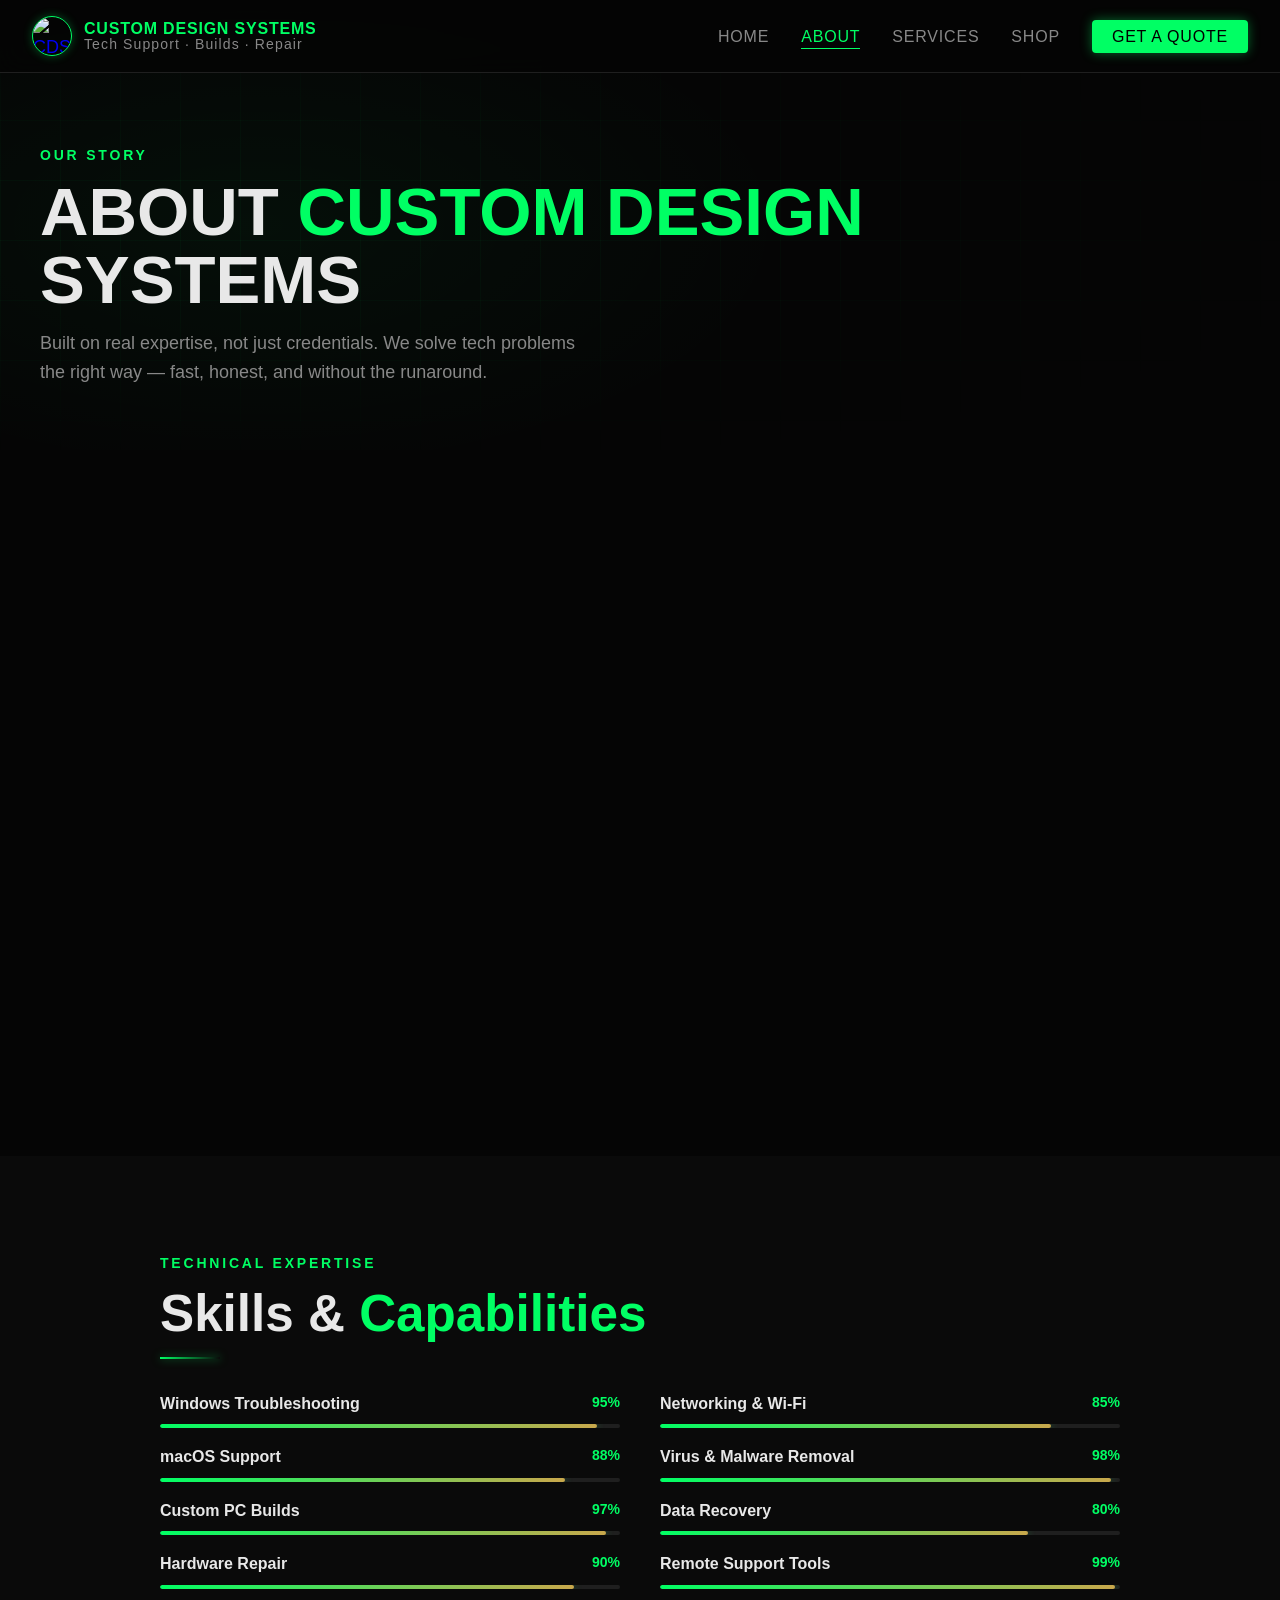
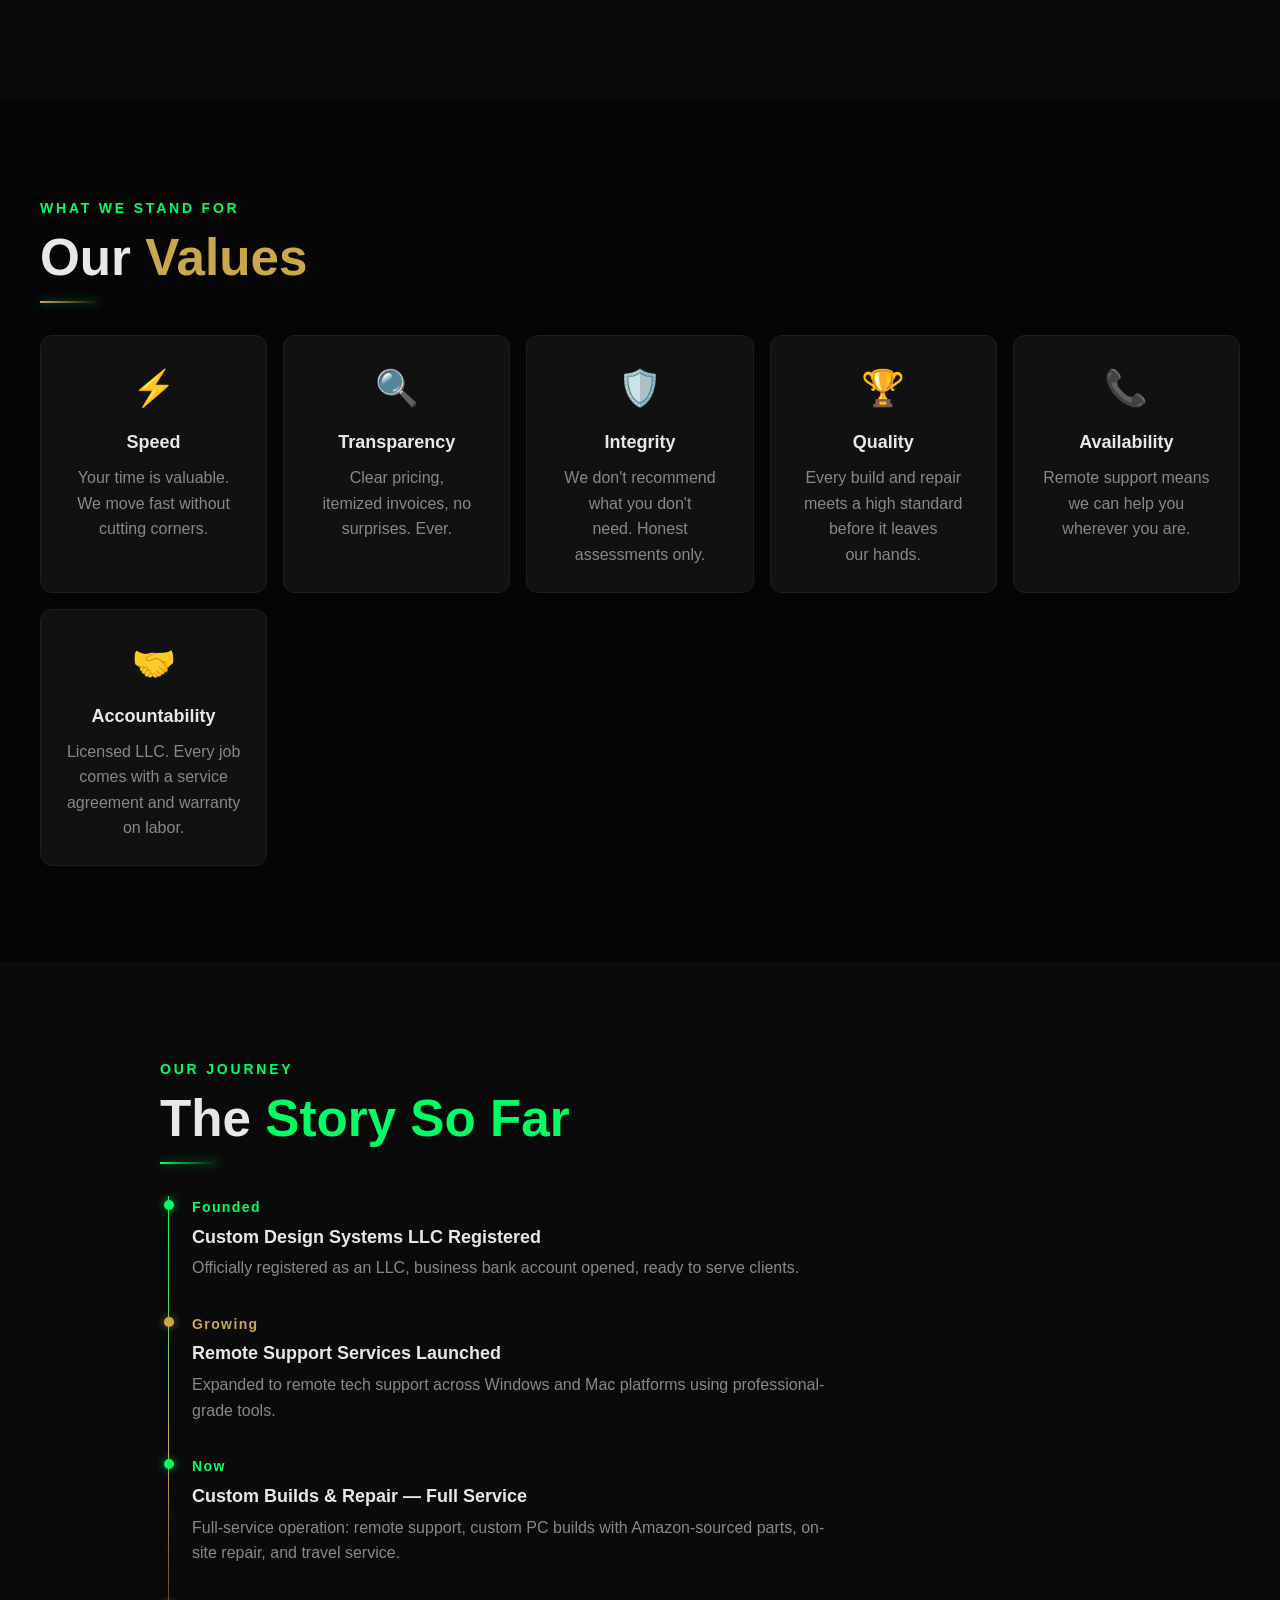
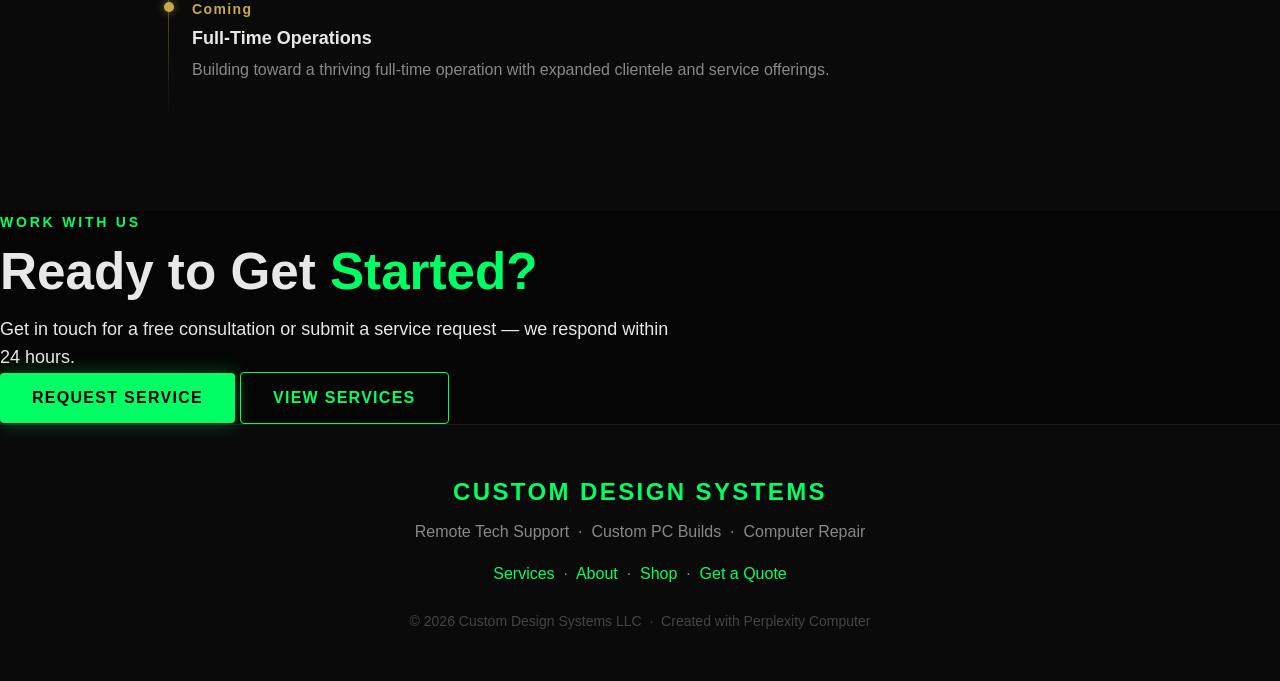
==== about.html @ a49b0700 "Add files via upload CDS-Green" ====
<!DOCTYPE html>
<html lang="en" data-theme="dark">
<head>
<!--
   ______                            __
  / ____/___  ____ ___  ____  __  __/ /____  _____
 / /   / __ \/ __ `__ \/ __ \/ / / / __/ _ \/ ___/
/ /___/ /_/ / / / / / / /_/ / /_/ / /_/  __/ /
\____/\____/_/ /_/ /_/ .___/\__,_/\__/\___/_/
                    /_/
        Created with Perplexity Computer
        https://www.perplexity.ai/computer
-->
<meta name="generator" content="Perplexity Computer">
<meta name="author" content="Perplexity Computer">
<meta property="og:see_also" content="https://www.perplexity.ai/computer">
<link rel="author" href="https://www.perplexity.ai/computer">
<meta charset="UTF-8">
<meta name="viewport" content="width=device-width, initial-scale=1.0">
<title>About — Custom Design Systems</title>
<meta name="description" content="Learn about Custom Design Systems — remote tech support, custom PC builds, and repair services.">
<link rel="stylesheet" href="base.css">
<link rel="stylesheet" href="style.css">
<style>
  .page-hero {
    padding-top: calc(80px + var(--space-16));
    padding-bottom: var(--space-16);
    padding-inline: var(--space-8);
    background:
      radial-gradient(ellipse 60% 80% at 20% 50%, rgba(0,255,100,0.04) 0%, transparent 70%),
      #050505;
    position: relative;
    overflow: hidden;
  }
  .page-hero-grid {
    position: absolute; inset: 0;
    background-image:
      linear-gradient(rgba(0,255,100,0.03) 1px, transparent 1px),
      linear-gradient(90deg, rgba(0,255,100,0.03) 1px, transparent 1px);
    background-size: 60px 60px;
    mask-image: radial-gradient(ellipse at 20% 50%, black 20%, transparent 80%);
  }
  .page-hero-content { position: relative; z-index: 1; }
  .page-title {
    font-family: var(--font-display);
    font-size: var(--text-3xl);
    font-weight: 900;
    color: var(--color-text);
    text-transform: uppercase;
    line-height: 1;
    margin-bottom: var(--space-4);
  }
  .page-title span { color: var(--color-primary); }

  /* About split */
  .about-split {
    display: grid;
    grid-template-columns: 1fr 1fr;
    gap: var(--space-16);
    align-items: center;
  }
  @media (max-width: 768px) {
    .about-split { grid-template-columns: 1fr; }
  }

  .about-img-wrap {
    position: relative;
  }
  .about-img-wrap img {
    width: 100%;
    border-radius: var(--radius-xl);
    border: 1px solid rgba(0,255,100,0.2);
    box-shadow: 0 0 60px rgba(0,255,100,0.1);
  }
  .about-img-overlay {
    position: absolute;
    bottom: var(--space-6);
    right: calc(-1 * var(--space-6));
    background: var(--color-surface-2);
    border: 1px solid var(--color-border-glow);
    border-radius: var(--radius-lg);
    padding: var(--space-5) var(--space-6);
    box-shadow: var(--shadow-card);
  }
  @media (max-width: 768px) {
    .about-img-overlay { right: var(--space-4); }
  }
  .about-overlay-label { font-size: var(--text-xs); color: var(--color-text-muted); letter-spacing: 0.1em; text-transform: uppercase; }
  .about-overlay-value { font-family: var(--font-display); font-size: var(--text-lg); font-weight: 900; color: var(--color-gold); }

  .about-body p { color: var(--color-text-muted); font-size: var(--text-base); line-height: 1.8; margin-bottom: var(--space-4); }
  .about-body p strong { color: var(--color-text); }

  /* Skills */
  .skill-bar-wrap { margin-bottom: var(--space-4); }
  .skill-bar-header { display: flex; justify-content: space-between; margin-bottom: var(--space-2); }
  .skill-bar-name { font-family: var(--font-body); font-size: var(--text-sm); font-weight: 600; color: var(--color-text); }
  .skill-bar-pct  { font-size: var(--text-xs); color: var(--color-primary); font-weight: 700; }
  .skill-bar-track { height: 4px; background: var(--color-border); border-radius: 9999px; overflow: hidden; }
  .skill-bar-fill {
    height: 100%;
    border-radius: 9999px;
    background: linear-gradient(90deg, var(--color-primary), var(--color-gold));
    box-shadow: 0 0 8px rgba(0,255,100,0.4);
    width: 0;
    transition: width 1.2s cubic-bezier(0.16,1,0.3,1);
  }

  /* Values */
  .values-grid {
    display: grid;
    grid-template-columns: repeat(auto-fit, minmax(200px, 1fr));
    gap: var(--space-4);
  }
  .value-card {
    background: var(--color-surface-2);
    border: 1px solid var(--color-border);
    border-radius: var(--radius-lg);
    padding: var(--space-6);
    text-align: center;
    transition: border-color 0.3s, box-shadow 0.3s;
  }
  .value-card:hover {
    border-color: var(--color-border-glow);
    box-shadow: 0 0 20px rgba(0,255,100,0.08);
  }
  .value-icon { font-size: 2.2rem; margin-bottom: var(--space-3); }
  .value-title { font-family: var(--font-display); font-size: var(--text-base); font-weight: 800; color: var(--color-text); margin-bottom: var(--space-2); }
  .value-text { font-size: var(--text-sm); color: var(--color-text-muted); }

  /* Timeline */
  .timeline { position: relative; padding-left: var(--space-8); }
  .timeline::before {
    content: '';
    position: absolute;
    left: 8px; top: 0; bottom: 0;
    width: 1px;
    background: linear-gradient(180deg, var(--color-primary), var(--color-gold), transparent);
  }
  .timeline-item { position: relative; padding-bottom: var(--space-8); }
  .timeline-dot {
    position: absolute;
    left: calc(-1 * var(--space-8) + 4px);
    top: 4px;
    width: 10px; height: 10px;
    border-radius: 50%;
    background: var(--color-primary);
    box-shadow: 0 0 8px rgba(0,255,100,0.6);
  }
  .timeline-year { font-size: var(--text-xs); color: var(--color-primary); font-weight: 700; letter-spacing: 0.1em; margin-bottom: var(--space-1); }
  .timeline-event { font-family: var(--font-display); font-size: var(--text-base); font-weight: 800; color: var(--color-text); margin-bottom: var(--space-1); }
  .timeline-desc { font-size: var(--text-sm); color: var(--color-text-muted); }
</style>
</head>
<body>

<!-- PAGE TRANSITION LOADER -->
<div id="page-loader">
  <video id="loader-video" src="assets/Green-Hornet-Wings.mp4" muted playsinline></video>
  <div id="loader-text">Loading...</div>
</div>

<!-- NAVIGATION -->
<nav id="navbar">
  <a href="index.html" class="nav-logo">
    <img src="assets/Green-Hornet-Warrior.jpg" alt="CDS Logo">
    <div class="nav-logo-text">
      <span class="nav-logo-name">Custom Design Systems</span>
      <span class="nav-logo-tagline">Tech Support · Builds · Repair</span>
    </div>
  </a>
  <ul class="nav-links" id="nav-links">
    <li><a href="index.html">Home</a></li>
    <li><a href="about.html" class="active">About</a></li>
    <li><a href="services.html">Services</a></li>
    <li><a href="shop.html">Shop</a></li>
    <li><a href="services.html#invoice" class="nav-cta">Get a Quote</a></li>
  </ul>
  <button class="nav-hamburger" id="hamburger" aria-label="Toggle menu">
    <span></span><span></span><span></span>
  </button>
</nav>

<!-- PAGE HERO -->
<div class="page-hero">
  <div class="page-hero-grid"></div>
  <div class="container page-hero-content">
    <div class="section-label">Our Story</div>
    <h1 class="page-title">About <span>Custom Design</span><br>Systems</h1>
    <p style="color: var(--color-text-muted); font-size: var(--text-base); max-width: 55ch;">
      Built on real expertise, not just credentials. We solve tech problems the right way — fast, honest, and without the runaround.
    </p>
  </div>
</div>

<!-- ABOUT SPLIT -->
<section class="section">
  <div class="container">
    <div class="about-split">
      <div class="about-img-wrap fade-in">
        <img src="assets/Green-Hornet-Warrior.jpg" alt="Custom Design Systems">
        <div class="about-img-overlay">
          <div class="about-overlay-label">Est.</div>
          <div class="about-overlay-value">Custom Design Systems LLC</div>
        </div>
      </div>
      <div class="about-body fade-in">
        <div class="section-label">Who We Are</div>
        <h2 class="section-title">Tech Done <span>Right</span></h2>
        <div class="glow-line"></div>
        <p>Custom Design Systems is a registered LLC providing <strong>remote tech support, custom PC builds, and computer repair</strong> for individuals and small businesses.</p>
        <p>We started because getting quality tech help shouldn't mean waiting on hold, paying dealership prices, or explaining your problem to someone who clearly doesn't care. <strong>We do.</strong></p>
        <p>Every job gets a professional invoice, a real service agreement, and a technician who actually knows what they're doing — on Windows and Mac.</p>
        <div style="display:flex; gap: var(--space-4); margin-top: var(--space-6); flex-wrap: wrap;">
          <span class="badge badge-green">Registered LLC</span>
          <span class="badge badge-gold">Windows & Mac</span>
          <span class="badge badge-green">Remote & On-Site</span>
        </div>
      </div>
    </div>
  </div>
</section>

<!-- SKILLS -->
<section class="section" style="background: var(--color-surface);">
  <div class="container-default">
    <div class="section-label">Technical Expertise</div>
    <h2 class="section-title">Skills &amp; <span>Capabilities</span></h2>
    <div class="glow-line"></div>
    <div class="grid-2" style="gap: var(--space-10);">
      <div class="fade-in">
        <div class="skill-bar-wrap">
          <div class="skill-bar-header"><span class="skill-bar-name">Windows Troubleshooting</span><span class="skill-bar-pct">95%</span></div>
          <div class="skill-bar-track"><div class="skill-bar-fill" data-width="95"></div></div>
        </div>
        <div class="skill-bar-wrap">
          <div class="skill-bar-header"><span class="skill-bar-name">macOS Support</span><span class="skill-bar-pct">88%</span></div>
          <div class="skill-bar-track"><div class="skill-bar-fill" data-width="88"></div></div>
        </div>
        <div class="skill-bar-wrap">
          <div class="skill-bar-header"><span class="skill-bar-name">Custom PC Builds</span><span class="skill-bar-pct">97%</span></div>
          <div class="skill-bar-track"><div class="skill-bar-fill" data-width="97"></div></div>
        </div>
        <div class="skill-bar-wrap">
          <div class="skill-bar-header"><span class="skill-bar-name">Hardware Repair</span><span class="skill-bar-pct">90%</span></div>
          <div class="skill-bar-track"><div class="skill-bar-fill" data-width="90"></div></div>
        </div>
      </div>
      <div class="fade-in">
        <div class="skill-bar-wrap">
          <div class="skill-bar-header"><span class="skill-bar-name">Networking & Wi-Fi</span><span class="skill-bar-pct">85%</span></div>
          <div class="skill-bar-track"><div class="skill-bar-fill" data-width="85"></div></div>
        </div>
        <div class="skill-bar-wrap">
          <div class="skill-bar-header"><span class="skill-bar-name">Virus & Malware Removal</span><span class="skill-bar-pct">98%</span></div>
          <div class="skill-bar-track"><div class="skill-bar-fill" data-width="98"></div></div>
        </div>
        <div class="skill-bar-wrap">
          <div class="skill-bar-header"><span class="skill-bar-name">Data Recovery</span><span class="skill-bar-pct">80%</span></div>
          <div class="skill-bar-track"><div class="skill-bar-fill" data-width="80"></div></div>
        </div>
        <div class="skill-bar-wrap">
          <div class="skill-bar-header"><span class="skill-bar-name">Remote Support Tools</span><span class="skill-bar-pct">99%</span></div>
          <div class="skill-bar-track"><div class="skill-bar-fill" data-width="99"></div></div>
        </div>
      </div>
    </div>
  </div>
</section>

<!-- VALUES -->
<section class="section">
  <div class="container">
    <div class="section-label">What We Stand For</div>
    <h2 class="section-title">Our <span class="gold">Values</span></h2>
    <div class="glow-line" style="background: linear-gradient(90deg, var(--color-gold), transparent);"></div>
    <div class="values-grid">
      <div class="value-card fade-in">
        <div class="value-icon">⚡</div>
        <div class="value-title">Speed</div>
        <p class="value-text">Your time is valuable. We move fast without cutting corners.</p>
      </div>
      <div class="value-card fade-in">
        <div class="value-icon">🔍</div>
        <div class="value-title">Transparency</div>
        <p class="value-text">Clear pricing, itemized invoices, no surprises. Ever.</p>
      </div>
      <div class="value-card fade-in">
        <div class="value-icon">🛡️</div>
        <div class="value-title">Integrity</div>
        <p class="value-text">We don't recommend what you don't need. Honest assessments only.</p>
      </div>
      <div class="value-card fade-in">
        <div class="value-icon">🏆</div>
        <div class="value-title">Quality</div>
        <p class="value-text">Every build and repair meets a high standard before it leaves our hands.</p>
      </div>
      <div class="value-card fade-in">
        <div class="value-icon">📞</div>
        <div class="value-title">Availability</div>
        <p class="value-text">Remote support means we can help you wherever you are.</p>
      </div>
      <div class="value-card fade-in">
        <div class="value-icon">🤝</div>
        <div class="value-title">Accountability</div>
        <p class="value-text">Licensed LLC. Every job comes with a service agreement and warranty on labor.</p>
      </div>
    </div>
  </div>
</section>

<!-- TIMELINE -->
<section class="section" style="background: var(--color-surface);">
  <div class="container-default">
    <div class="section-label">Our Journey</div>
    <h2 class="section-title">The <span>Story So Far</span></h2>
    <div class="glow-line"></div>
    <div class="timeline fade-in">
      <div class="timeline-item">
        <div class="timeline-dot"></div>
        <div class="timeline-year">Founded</div>
        <div class="timeline-event">Custom Design Systems LLC Registered</div>
        <p class="timeline-desc">Officially registered as an LLC, business bank account opened, ready to serve clients.</p>
      </div>
      <div class="timeline-item">
        <div class="timeline-dot" style="background: var(--color-gold); box-shadow: 0 0 8px rgba(201,168,76,0.6);"></div>
        <div class="timeline-year" style="color: var(--color-gold);">Growing</div>
        <div class="timeline-event">Remote Support Services Launched</div>
        <p class="timeline-desc">Expanded to remote tech support across Windows and Mac platforms using professional-grade tools.</p>
      </div>
      <div class="timeline-item">
        <div class="timeline-dot"></div>
        <div class="timeline-year">Now</div>
        <div class="timeline-event">Custom Builds & Repair — Full Service</div>
        <p class="timeline-desc">Full-service operation: remote support, custom PC builds with Amazon-sourced parts, on-site repair, and travel service.</p>
      </div>
      <div class="timeline-item">
        <div class="timeline-dot" style="background: var(--color-gold); box-shadow: 0 0 8px rgba(201,168,76,0.6);"></div>
        <div class="timeline-year" style="color: var(--color-gold);">Coming</div>
        <div class="timeline-event">Full-Time Operations</div>
        <p class="timeline-desc">Building toward a thriving full-time operation with expanded clientele and service offerings.</p>
      </div>
    </div>
  </div>
</section>

<!-- CTA -->
<section class="cta-band">
  <div class="section-label">Work With Us</div>
  <h2 class="section-title">Ready to Get <span>Started?</span></h2>
  <p>Get in touch for a free consultation or submit a service request — we respond within 24 hours.</p>
  <div class="cta-actions">
    <a href="services.html#invoice" class="btn-primary">Request Service</a>
    <a href="services.html" class="btn-outline">View Services</a>
  </div>
</section>

<!-- FOOTER -->
<footer>
  <div class="footer-logo-name">Custom Design Systems</div>
  <p style="margin-bottom: var(--space-4);">Remote Tech Support &nbsp;·&nbsp; Custom PC Builds &nbsp;·&nbsp; Computer Repair</p>
  <p style="margin-bottom: var(--space-6);">
    <a href="services.html">Services</a> &nbsp;·&nbsp;
    <a href="about.html">About</a> &nbsp;·&nbsp;
    <a href="shop.html">Shop</a> &nbsp;·&nbsp;
    <a href="services.html#invoice">Get a Quote</a>
  </p>
  <p style="font-size: var(--text-xs); color: var(--color-text-faint);">
    &copy; 2026 Custom Design Systems LLC &nbsp;·&nbsp;
    <a href="https://www.perplexity.ai/computer" target="_blank" rel="noopener noreferrer" style="color: var(--color-text-faint);">Created with Perplexity Computer</a>
  </p>
</footer>

<script>
  const navbar = document.getElementById('navbar');
  window.addEventListener('scroll', () => navbar.classList.toggle('scrolled', window.scrollY > 40));
  document.getElementById('hamburger').addEventListener('click', () =>
    document.getElementById('nav-links').classList.toggle('open'));

  // Animate skill bars on scroll
  const observer = new IntersectionObserver(entries => {
    entries.forEach(e => {
      if (e.isIntersecting) {
        e.target.querySelectorAll('.skill-bar-fill').forEach(bar => {
          bar.style.width = bar.dataset.width + '%';
        });
      }
    });
  }, { threshold: 0.3 });
  document.querySelectorAll('.fade-in').forEach(el => observer.observe(el));

  // Page transition
  const loader = document.getElementById('page-loader');
  const loaderVideo = document.getElementById('loader-video');
  document.querySelectorAll('a[href]').forEach(link => {
    const href = link.getAttribute('href');
    if (href && !href.startsWith('#') && !href.startsWith('http') && href.endsWith('.html')) {
      link.addEventListener('click', e => {
        e.preventDefault();
        loader.classList.add('active');
        loaderVideo.play();
        setTimeout(() => { window.location.href = href; }, 900);
      });
    }
  });
</script>
</body>
</html>
---- base.css ----
*, *::before, *::after { box-sizing: border-box; margin: 0; padding: 0; }

html {
  -webkit-font-smoothing: antialiased;
  -moz-osx-font-smoothing: grayscale;
  text-rendering: optimizeLegibility;
  scroll-behavior: smooth;
  scroll-padding-top: 80px;
}

body {
  min-height: 100dvh;
  line-height: 1.6;
  font-family: var(--font-body, sans-serif);
  font-size: var(--text-base);
  color: var(--color-text);
  background-color: var(--color-bg);
}

img, picture, video, canvas, svg { display: block; max-width: 100%; height: auto; }
ul[role="list"], ol[role="list"] { list-style: none; }
input, button, textarea, select { font: inherit; color: inherit; }
h1, h2, h3, h4, h5, h6 { text-wrap: balance; line-height: 1.15; }
p, li, figcaption { text-wrap: pretty; max-width: 72ch; }

::selection { background: rgba(0, 255, 100, 0.2); color: #fff; }

:focus-visible {
  outline: 2px solid var(--color-primary);
  outline-offset: 3px;
  border-radius: 4px;
}

@media (prefers-reduced-motion: reduce) {
  *, *::before, *::after {
    animation-duration: 0.01ms !important;
    animation-iteration-count: 1 !important;
    transition-duration: 0.01ms !important;
    scroll-behavior: auto !important;
  }
}

button { cursor: pointer; background: none; border: none; }
table { border-collapse: collapse; width: 100%; }

a, button, [role="button"] {
  transition: color 180ms cubic-bezier(0.16,1,0.3,1),
              background 180ms cubic-bezier(0.16,1,0.3,1),
              border-color 180ms cubic-bezier(0.16,1,0.3,1),
              box-shadow 180ms cubic-bezier(0.16,1,0.3,1),
              opacity 180ms cubic-bezier(0.16,1,0.3,1);
}

.sr-only {
  position: absolute; width: 1px; height: 1px; padding: 0; margin: -1px;
  overflow: hidden; clip: rect(0,0,0,0); white-space: nowrap; border-width: 0;
}
---- style.css ----
/* ============================================================
   CUSTOM DESIGN SYSTEMS — Design Tokens & Global Styles
   Color: Black + Neon Green + Gold  (Cyberpunk/Tech aesthetic)
   ============================================================ */

@import url('https://api.fontshare.com/v2/css?f[]=cabinet-grotesk@400,500,700,800,900&f[]=satoshi@400,500,700&display=swap');

:root {
  /* Type Scale */
  --text-xs:   clamp(0.75rem,  0.7rem  + 0.25vw, 0.875rem);
  --text-sm:   clamp(0.875rem, 0.8rem  + 0.35vw, 1rem);
  --text-base: clamp(1rem,     0.95rem + 0.25vw, 1.125rem);
  --text-lg:   clamp(1.125rem, 1rem    + 0.75vw, 1.5rem);
  --text-xl:   clamp(1.5rem,   1.2rem  + 1.25vw, 2.25rem);
  --text-2xl:  clamp(2rem,     1.2rem  + 2.5vw,  3.5rem);
  --text-3xl:  clamp(2.5rem,   1rem    + 4vw,    5rem);
  --text-hero: clamp(3rem,     0.5rem  + 7vw,    8rem);

  /* Spacing */
  --space-1:  0.25rem;
  --space-2:  0.5rem;
  --space-3:  0.75rem;
  --space-4:  1rem;
  --space-5:  1.25rem;
  --space-6:  1.5rem;
  --space-8:  2rem;
  --space-10: 2.5rem;
  --space-12: 3rem;
  --space-16: 4rem;
  --space-20: 5rem;
  --space-24: 6rem;

  /* Fonts */
  --font-display: 'Cabinet Grotesk', 'Helvetica Neue', sans-serif;
  --font-body:    'Satoshi', 'Helvetica Neue', sans-serif;

  /* Brand Colors */
  --color-bg:           #050505;
  --color-surface:      #0a0a0a;
  --color-surface-2:    #111111;
  --color-surface-3:    #1a1a1a;
  --color-border:       #1f1f1f;
  --color-border-glow:  rgba(0, 255, 100, 0.25);

  --color-text:         #e8e8e8;
  --color-text-muted:   #888888;
  --color-text-faint:   #444444;

  --color-primary:      #00ff64;   /* Neon green */
  --color-primary-dim:  #00cc50;
  --color-primary-dark: #003d18;
  --color-primary-glow: rgba(0, 255, 100, 0.15);

  --color-gold:         #c9a84c;
  --color-gold-bright:  #f0c84a;
  --color-gold-dim:     #8a6f2e;
  --color-gold-glow:    rgba(201, 168, 76, 0.15);

  --color-danger:       #ff3b3b;

  /* Radii */
  --radius-sm: 0.25rem;
  --radius-md: 0.5rem;
  --radius-lg: 0.75rem;
  --radius-xl: 1rem;

  /* Shadows */
  --shadow-green: 0 0 20px rgba(0, 255, 100, 0.3), 0 0 60px rgba(0, 255, 100, 0.1);
  --shadow-gold:  0 0 20px rgba(201, 168, 76, 0.3), 0 0 60px rgba(201, 168, 76, 0.1);
  --shadow-card:  0 4px 24px rgba(0,0,0,0.6);

  /* Content widths */
  --content-narrow:  640px;
  --content-default: 960px;
  --content-wide:    1200px;
}

/* ============================================================
   PAGE TRANSITION LOADER
   ============================================================ */
#page-loader {
  position: fixed;
  inset: 0;
  z-index: 9999;
  background: #000;
  display: flex;
  align-items: center;
  justify-content: center;
  pointer-events: none;
  opacity: 0;
  transition: opacity 0.4s ease;
}
#page-loader.active {
  opacity: 1;
  pointer-events: all;
}
#page-loader video {
  width: 100%;
  height: 100%;
  object-fit: cover;
  position: absolute;
  inset: 0;
}
#loader-text {
  position: relative;
  z-index: 2;
  font-family: var(--font-display);
  font-size: var(--text-lg);
  font-weight: 700;
  color: var(--color-primary);
  letter-spacing: 0.2em;
  text-transform: uppercase;
  text-shadow: var(--shadow-green);
  animation: pulse-text 1s ease-in-out infinite;
}
@keyframes pulse-text {
  0%, 100% { opacity: 1; }
  50% { opacity: 0.4; }
}

/* ============================================================
   NAVIGATION
   ============================================================ */
#navbar {
  position: fixed;
  top: 0; left: 0; right: 0;
  z-index: 100;
  display: flex;
  align-items: center;
  justify-content: space-between;
  padding: var(--space-4) var(--space-8);
  background: rgba(5, 5, 5, 0.85);
  backdrop-filter: blur(12px);
  border-bottom: 1px solid var(--color-border);
  transition: border-color 0.3s ease;
}
#navbar.scrolled { border-bottom-color: var(--color-border-glow); }

.nav-logo {
  display: flex;
  align-items: center;
  gap: var(--space-3);
  text-decoration: none;
}
.nav-logo img {
  width: 40px;
  height: 40px;
  object-fit: cover;
  border-radius: 50%;
  border: 1px solid var(--color-primary);
  box-shadow: 0 0 10px rgba(0,255,100,0.3);
}
.nav-logo-text {
  display: flex;
  flex-direction: column;
  line-height: 1.1;
}
.nav-logo-name {
  font-family: var(--font-display);
  font-size: var(--text-sm);
  font-weight: 800;
  color: var(--color-primary);
  letter-spacing: 0.05em;
  text-transform: uppercase;
}
.nav-logo-tagline {
  font-size: var(--text-xs);
  color: var(--color-text-muted);
  letter-spacing: 0.08em;
}

.nav-links {
  display: flex;
  align-items: center;
  gap: var(--space-8);
  list-style: none;
}
.nav-links a {
  font-family: var(--font-body);
  font-size: var(--text-sm);
  font-weight: 500;
  color: var(--color-text-muted);
  text-decoration: none;
  letter-spacing: 0.05em;
  text-transform: uppercase;
  position: relative;
}
.nav-links a::after {
  content: '';
  position: absolute;
  bottom: -4px; left: 0; right: 0;
  height: 1px;
  background: var(--color-primary);
  transform: scaleX(0);
  transition: transform 0.2s ease;
}
.nav-links a:hover { color: var(--color-primary); }
.nav-links a:hover::after,
.nav-links a.active::after { transform: scaleX(1); }
.nav-links a.active { color: var(--color-primary); }

.nav-cta {
  font-family: var(--font-display);
  font-size: var(--text-sm);
  font-weight: 700;
  color: #000 !important;
  background: var(--color-primary);
  padding: var(--space-2) var(--space-5);
  border-radius: var(--radius-sm);
  text-decoration: none;
  letter-spacing: 0.05em;
  text-transform: uppercase;
  box-shadow: 0 0 12px rgba(0,255,100,0.4);
}
.nav-cta::after { display: none !important; }
.nav-cta:hover {
  background: var(--color-gold-bright) !important;
  color: #000 !important;
  box-shadow: var(--shadow-gold) !important;
}

/* Hamburger */
.nav-hamburger {
  display: none;
  flex-direction: column;
  gap: 5px;
  cursor: pointer;
  padding: var(--space-2);
}
.nav-hamburger span {
  display: block;
  width: 24px;
  height: 2px;
  background: var(--color-primary);
  border-radius: 2px;
  transition: all 0.3s ease;
}

/* Mobile nav */
@media (max-width: 768px) {
  .nav-hamburger { display: flex; }
  .nav-links {
    display: none;
    position: absolute;
    top: 100%; left: 0; right: 0;
    flex-direction: column;
    gap: 0;
    background: rgba(5,5,5,0.97);
    border-bottom: 1px solid var(--color-border-glow);
    padding: var(--space-4) 0;
  }
  .nav-links.open { display: flex; }
  .nav-links li { width: 100%; }
  .nav-links a {
    display: block;
    padding: var(--space-4) var(--space-8);
    font-size: var(--text-base);
  }
  .nav-links a::after { display: none; }
}

/* ============================================================
   SHARED COMPONENTS
   ============================================================ */

/* Buttons */
.btn-primary {
  display: inline-flex;
  align-items: center;
  gap: var(--space-2);
  font-family: var(--font-display);
  font-size: var(--text-sm);
  font-weight: 700;
  color: #000;
  background: var(--color-primary);
  padding: var(--space-3) var(--space-8);
  border-radius: var(--radius-sm);
  text-decoration: none;
  letter-spacing: 0.08em;
  text-transform: uppercase;
  border: none;
  cursor: pointer;
  box-shadow: 0 0 20px rgba(0,255,100,0.3);
}
.btn-primary:hover {
  background: var(--color-gold-bright);
  box-shadow: var(--shadow-gold);
  color: #000;
}

.btn-outline {
  display: inline-flex;
  align-items: center;
  gap: var(--space-2);
  font-family: var(--font-display);
  font-size: var(--text-sm);
  font-weight: 700;
  color: var(--color-primary);
  background: transparent;
  padding: var(--space-3) var(--space-8);
  border-radius: var(--radius-sm);
  text-decoration: none;
  letter-spacing: 0.08em;
  text-transform: uppercase;
  border: 1px solid var(--color-primary);
  cursor: pointer;
}
.btn-outline:hover {
  background: var(--color-primary-glow);
  box-shadow: 0 0 12px rgba(0,255,100,0.2);
}

.btn-gold {
  display: inline-flex;
  align-items: center;
  gap: var(--space-2);
  font-family: var(--font-display);
  font-size: var(--text-sm);
  font-weight: 700;
  color: #000;
  background: var(--color-gold);
  padding: var(--space-3) var(--space-8);
  border-radius: var(--radius-sm);
  text-decoration: none;
  letter-spacing: 0.08em;
  text-transform: uppercase;
  border: none;
  cursor: pointer;
  box-shadow: 0 0 16px rgba(201,168,76,0.3);
}
.btn-gold:hover {
  background: var(--color-gold-bright);
  box-shadow: var(--shadow-gold);
}

/* Section layout */
.section {
  padding-block: clamp(var(--space-12), 8vw, var(--space-24));
  padding-inline: var(--space-8);
}
.container {
  max-width: var(--content-wide);
  margin-inline: auto;
}
.container-default {
  max-width: var(--content-default);
  margin-inline: auto;
}

/* Section label */
.section-label {
  font-family: var(--font-body);
  font-size: var(--text-xs);
  font-weight: 700;
  color: var(--color-primary);
  letter-spacing: 0.2em;
  text-transform: uppercase;
  margin-bottom: var(--space-3);
}

/* Section title */
.section-title {
  font-family: var(--font-display);
  font-size: var(--text-2xl);
  font-weight: 900;
  color: var(--color-text);
  line-height: 1.05;
  margin-bottom: var(--space-4);
}
.section-title span { color: var(--color-primary); }
.section-title .gold { color: var(--color-gold); }

/* Green glow divider */
.glow-line {
  width: 60px;
  height: 2px;
  background: linear-gradient(90deg, var(--color-primary), transparent);
  margin-bottom: var(--space-8);
  box-shadow: 0 0 8px rgba(0,255,100,0.5);
}

/* Card */
.card {
  background: var(--color-surface-2);
  border: 1px solid var(--color-border);
  border-radius: var(--radius-lg);
  padding: var(--space-8);
  transition: border-color 0.3s ease, box-shadow 0.3s ease;
}
.card:hover {
  border-color: var(--color-border-glow);
  box-shadow: 0 0 30px rgba(0,255,100,0.08);
}

/* Badge */
.badge {
  display: inline-flex;
  align-items: center;
  font-size: var(--text-xs);
  font-weight: 700;
  letter-spacing: 0.1em;
  text-transform: uppercase;
  padding: 2px 10px;
  border-radius: var(--radius-full);
  border: 1px solid currentColor;
}
.badge-green { color: var(--color-primary); border-color: rgba(0,255,100,0.4); background: rgba(0,255,100,0.08); }
.badge-gold  { color: var(--color-gold);    border-color: rgba(201,168,76,0.4); background: rgba(201,168,76,0.08); }

/* Footer */
footer {
  background: var(--color-surface);
  border-top: 1px solid var(--color-border);
  padding: var(--space-12) var(--space-8);
  text-align: center;
}
footer p {
  font-size: var(--text-sm);
  color: var(--color-text-muted);
  max-width: none;
}
footer a {
  color: var(--color-primary);
  text-decoration: none;
}
footer a:hover { color: var(--color-gold); }
.footer-logo-name {
  font-family: var(--font-display);
  font-size: var(--text-lg);
  font-weight: 900;
  color: var(--color-primary);
  letter-spacing: 0.1em;
  text-transform: uppercase;
  margin-bottom: var(--space-2);
}

/* Scroll fade-in animation */
.fade-in {
  opacity: 1;
}
@supports (animation-timeline: scroll()) {
  .fade-in {
    opacity: 0;
    animation: reveal-fade linear both;
    animation-timeline: view();
    animation-range: entry 0% entry 80%;
  }
}
@keyframes reveal-fade { to { opacity: 1; } }

/* Grid helpers */
.grid-2 { display: grid; grid-template-columns: repeat(auto-fit, minmax(280px, 1fr)); gap: var(--space-6); }
.grid-3 { display: grid; grid-template-columns: repeat(auto-fit, minmax(240px, 1fr)); gap: var(--space-6); }
.grid-4 { display: grid; grid-template-columns: repeat(auto-fit, minmax(200px, 1fr)); gap: var(--space-5); }
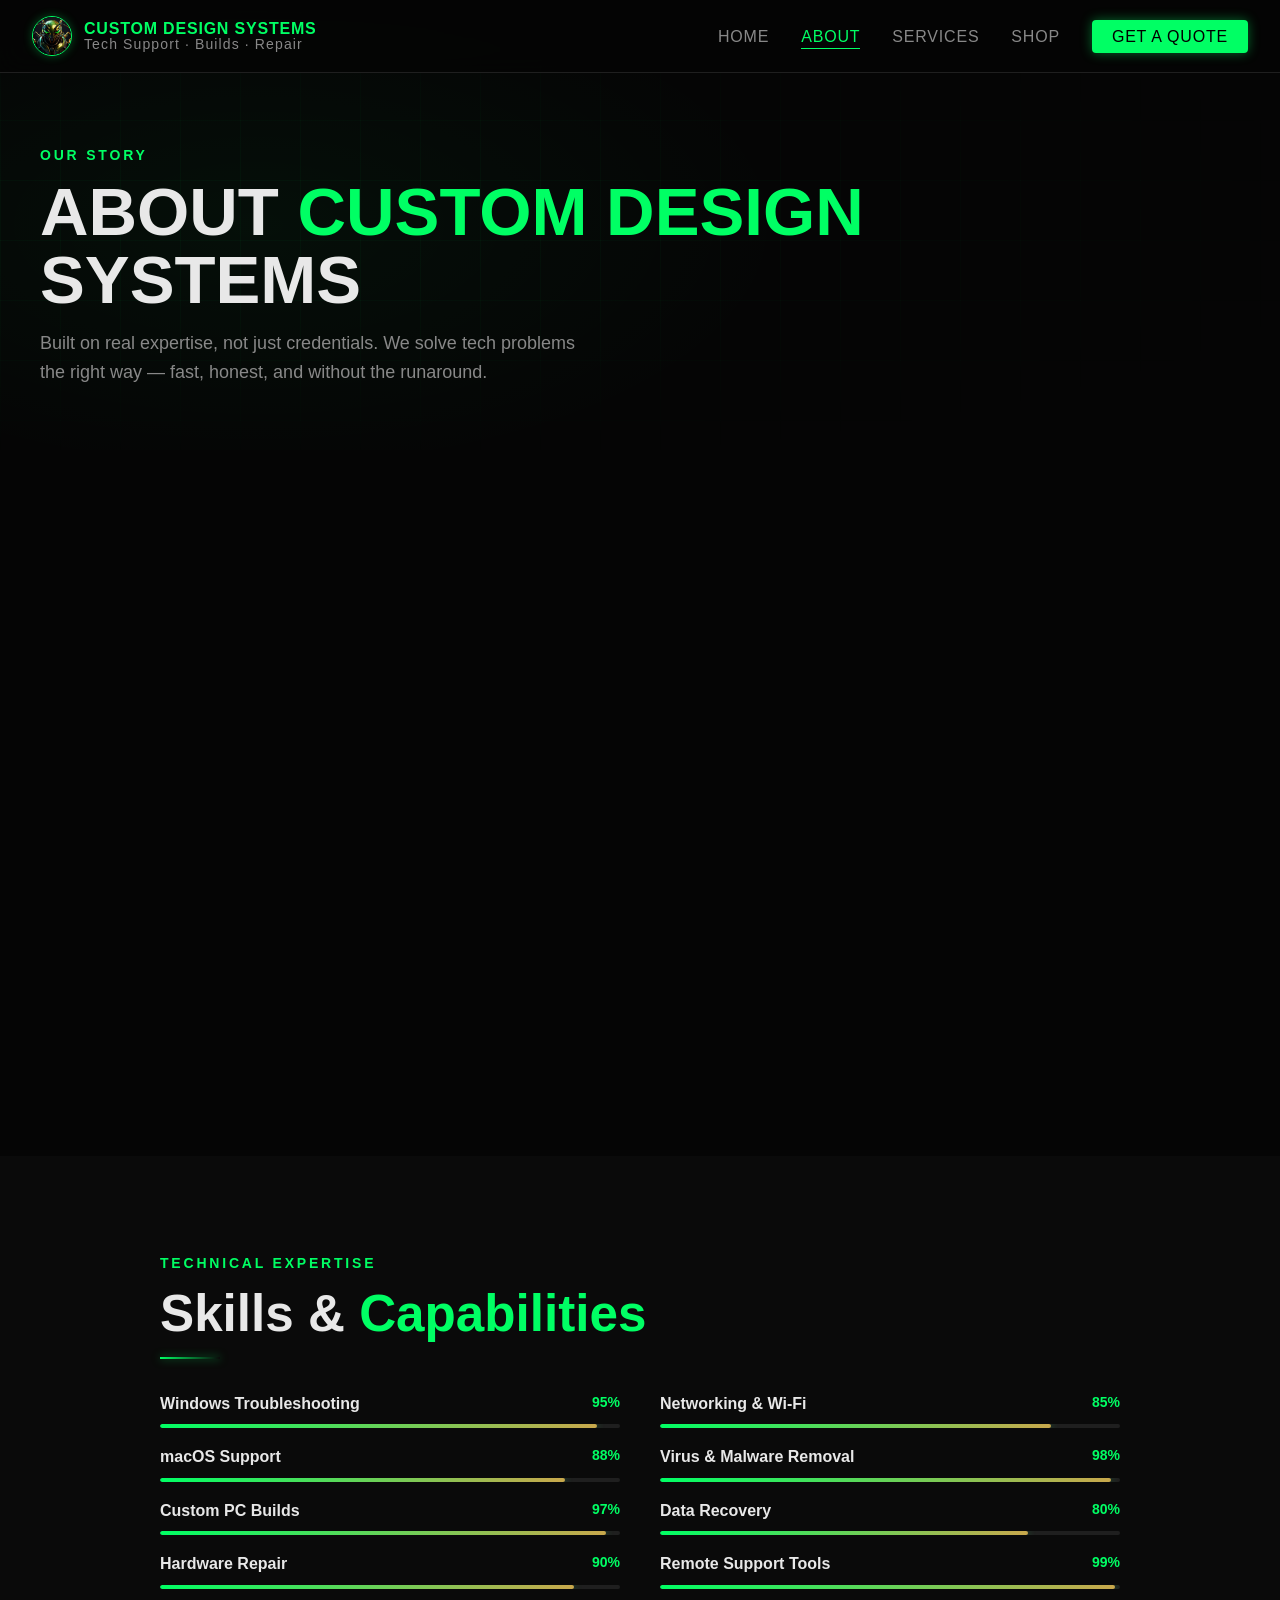
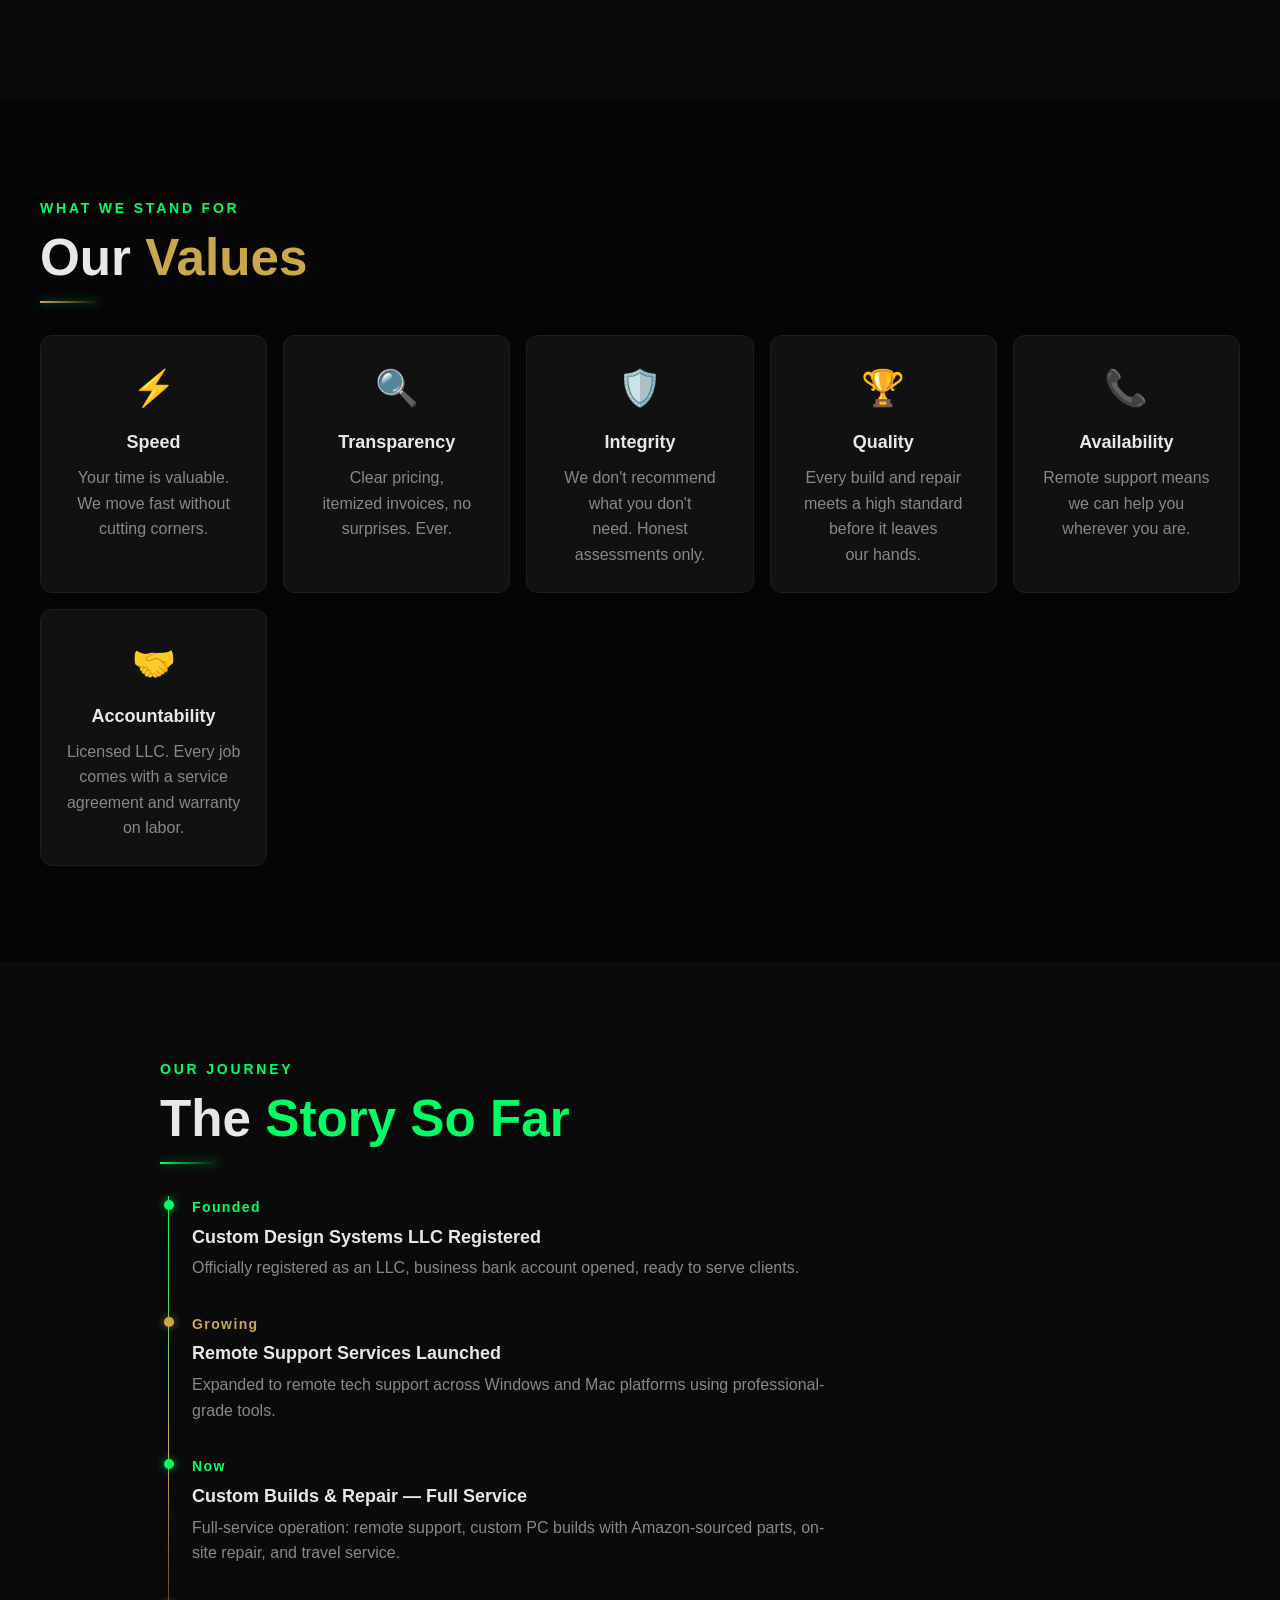
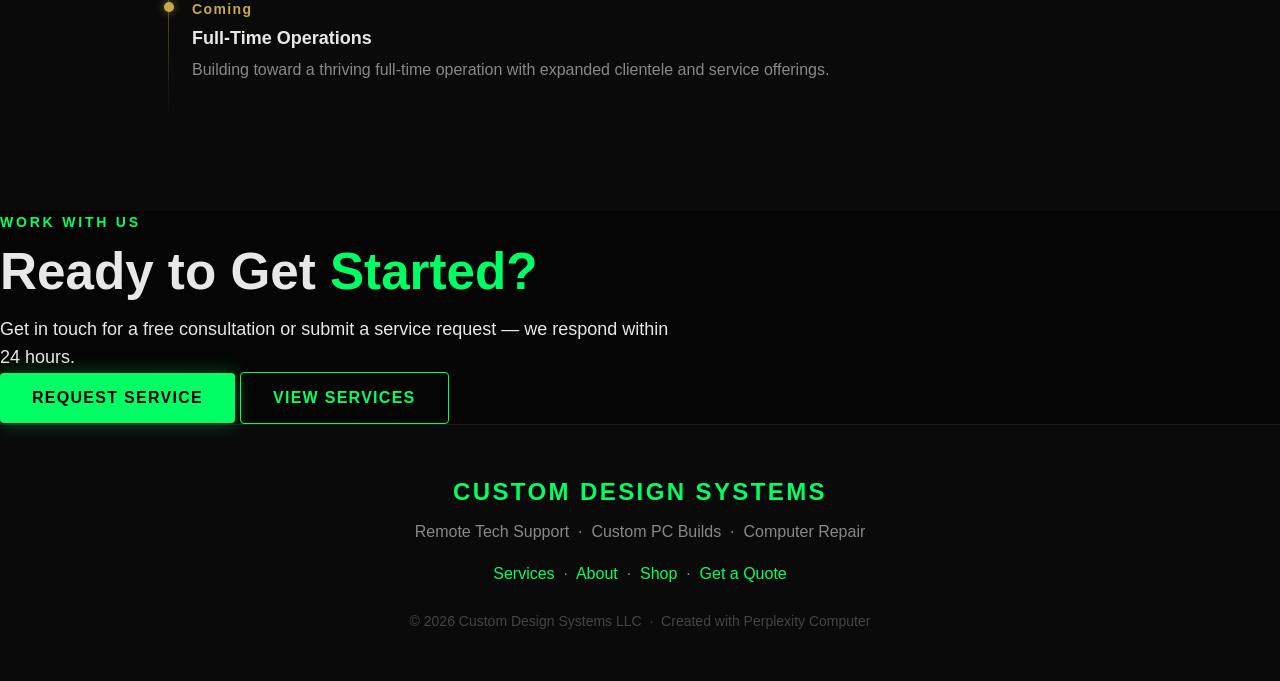
==== commit a3fb3c1f: "Remove 'assets/' prefix from video and image sources" ====
--- a/about.html
+++ b/about.html
@@ -156,14 +156,14 @@
 
 <!-- PAGE TRANSITION LOADER -->
 <div id="page-loader">
-  <video id="loader-video" src="assets/Green-Hornet-Wings.mp4" muted playsinline></video>
+  <video id="loader-video" src="Green-Hornet-Wings.mp4" muted playsinline></video>
   <div id="loader-text">Loading...</div>
 </div>
 
 <!-- NAVIGATION -->
 <nav id="navbar">
   <a href="index.html" class="nav-logo">
-    <img src="assets/Green-Hornet-Warrior.jpg" alt="CDS Logo">
+    <img src="Green-Hornet-Warrior.jpg" alt="CDS Logo">
     <div class="nav-logo-text">
       <span class="nav-logo-name">Custom Design Systems</span>
       <span class="nav-logo-tagline">Tech Support · Builds · Repair</span>
@@ -198,7 +198,7 @@
   <div class="container">
     <div class="about-split">
       <div class="about-img-wrap fade-in">
-        <img src="assets/Green-Hornet-Warrior.jpg" alt="Custom Design Systems">
+        <img src="Green-Hornet-Warrior.jpg" alt="Custom Design Systems">
         <div class="about-img-overlay">
           <div class="about-overlay-label">Est.</div>
           <div class="about-overlay-value">Custom Design Systems LLC</div>
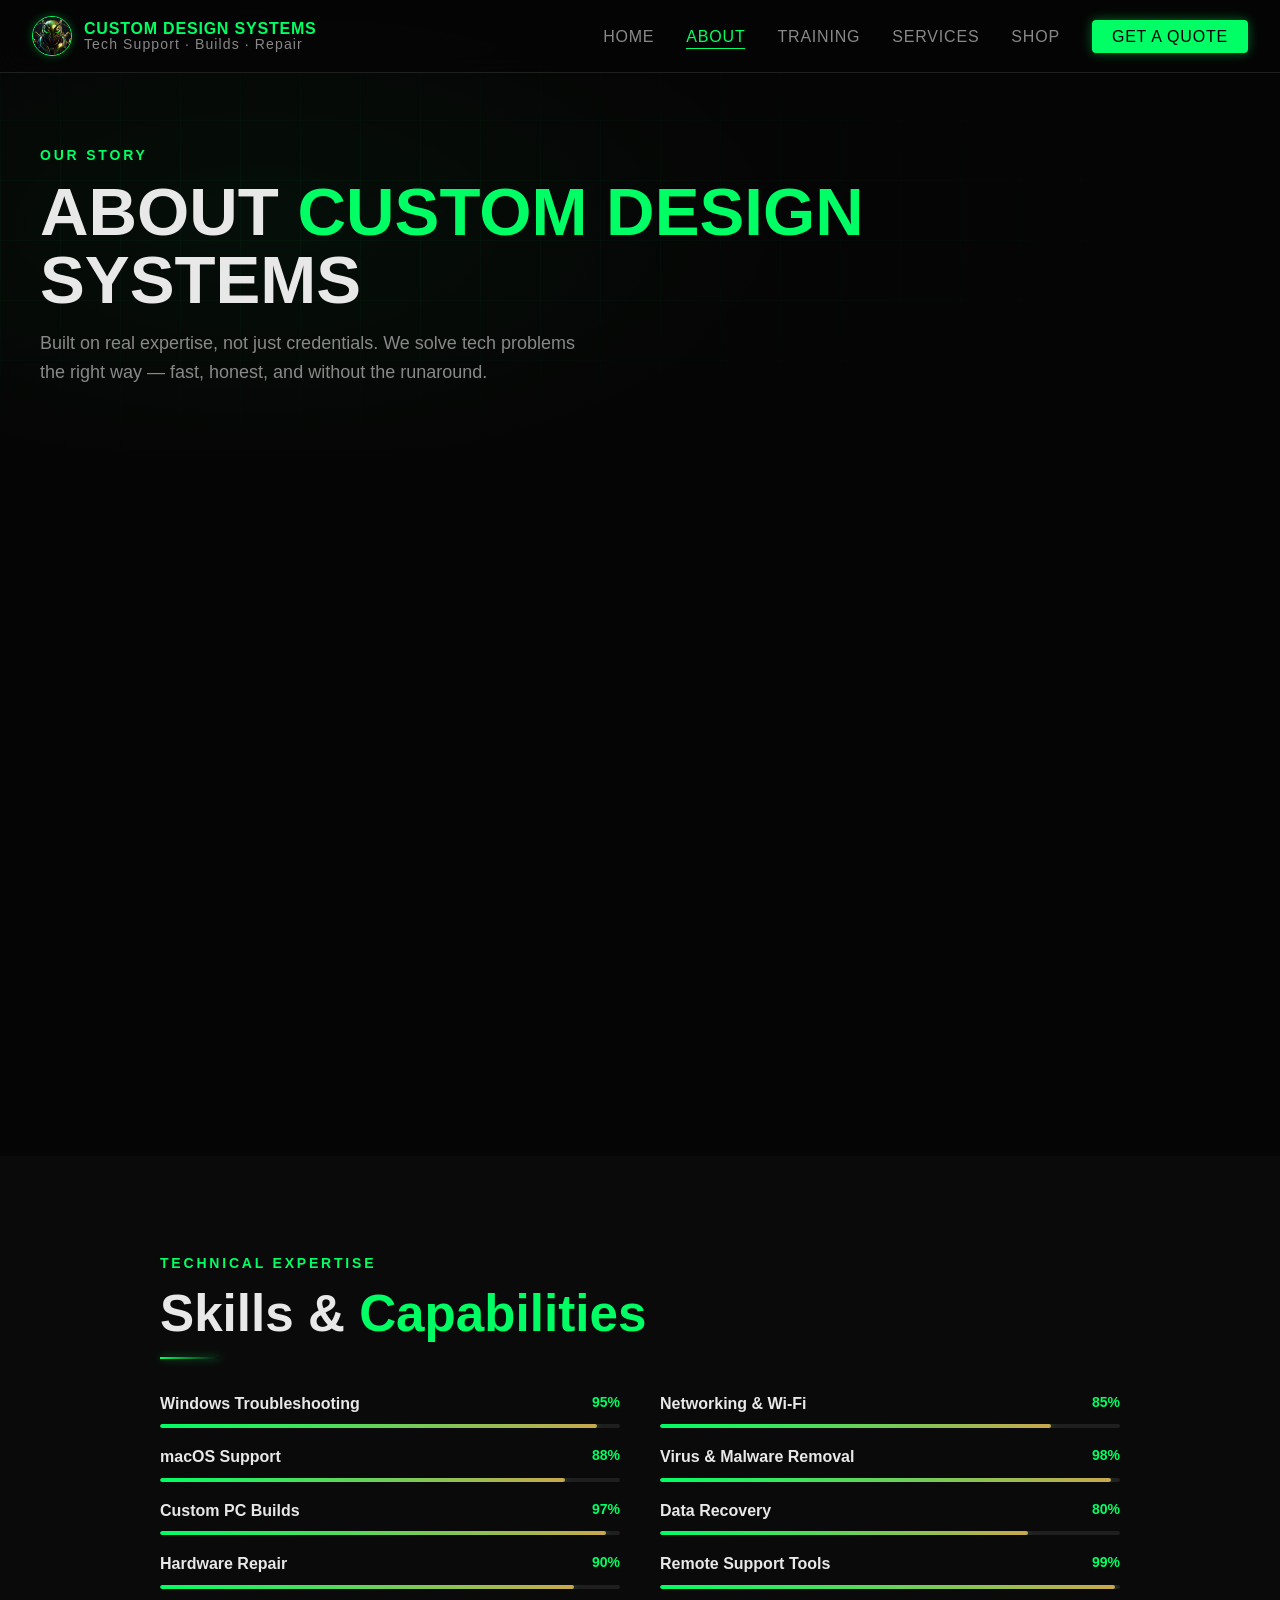
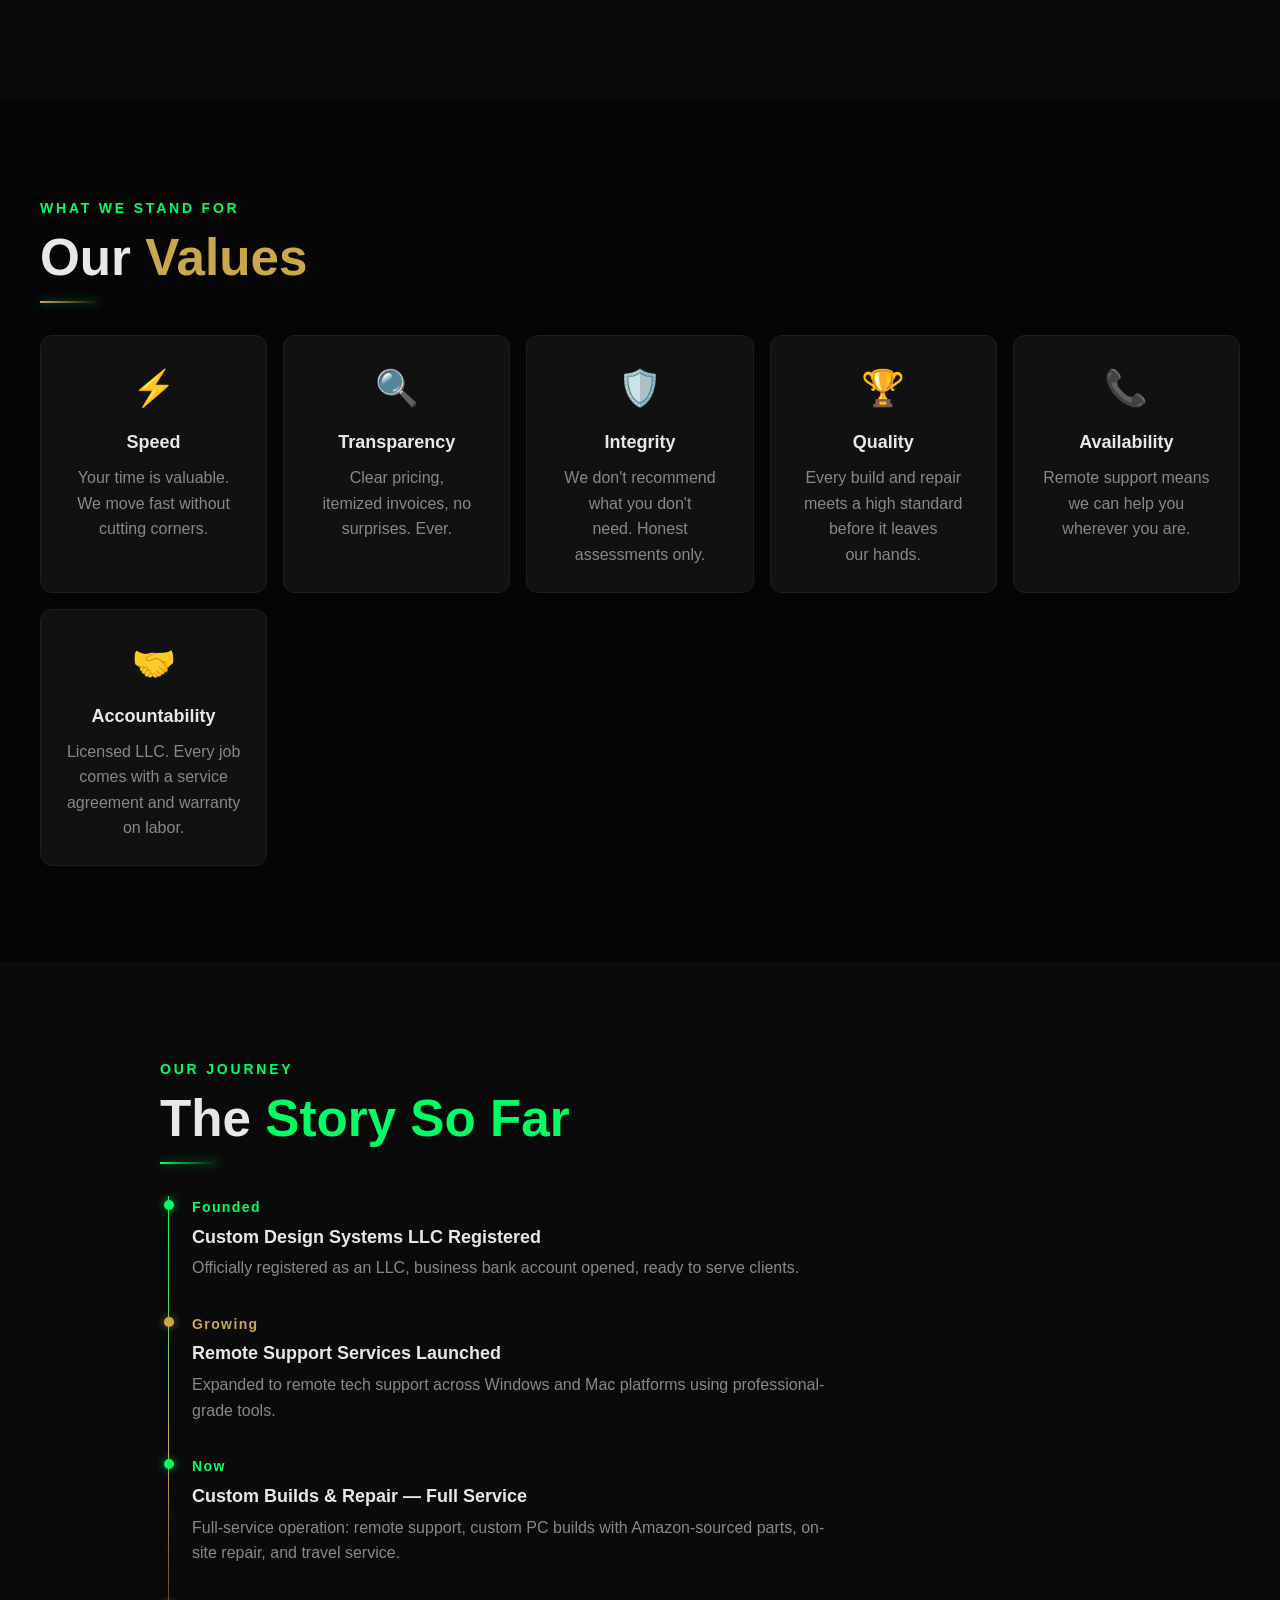
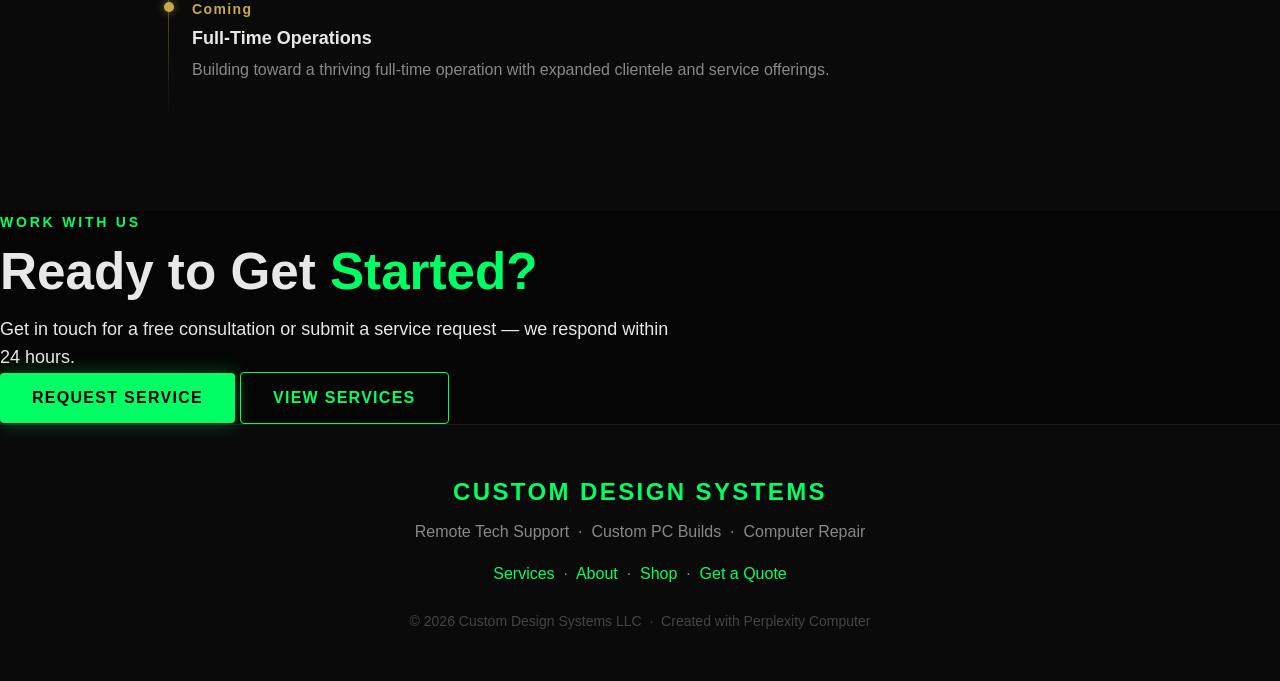
==== commit 4dd89353: "Add Training link to navigation in about.html" ====
--- a/about.html
+++ b/about.html
@@ -172,6 +172,7 @@
   <ul class="nav-links" id="nav-links">
     <li><a href="index.html">Home</a></li>
     <li><a href="about.html" class="active">About</a></li>
+                 <li><a href="training.html">Training</a></li>
     <li><a href="services.html">Services</a></li>
     <li><a href="shop.html">Shop</a></li>
     <li><a href="services.html#invoice" class="nav-cta">Get a Quote</a></li>
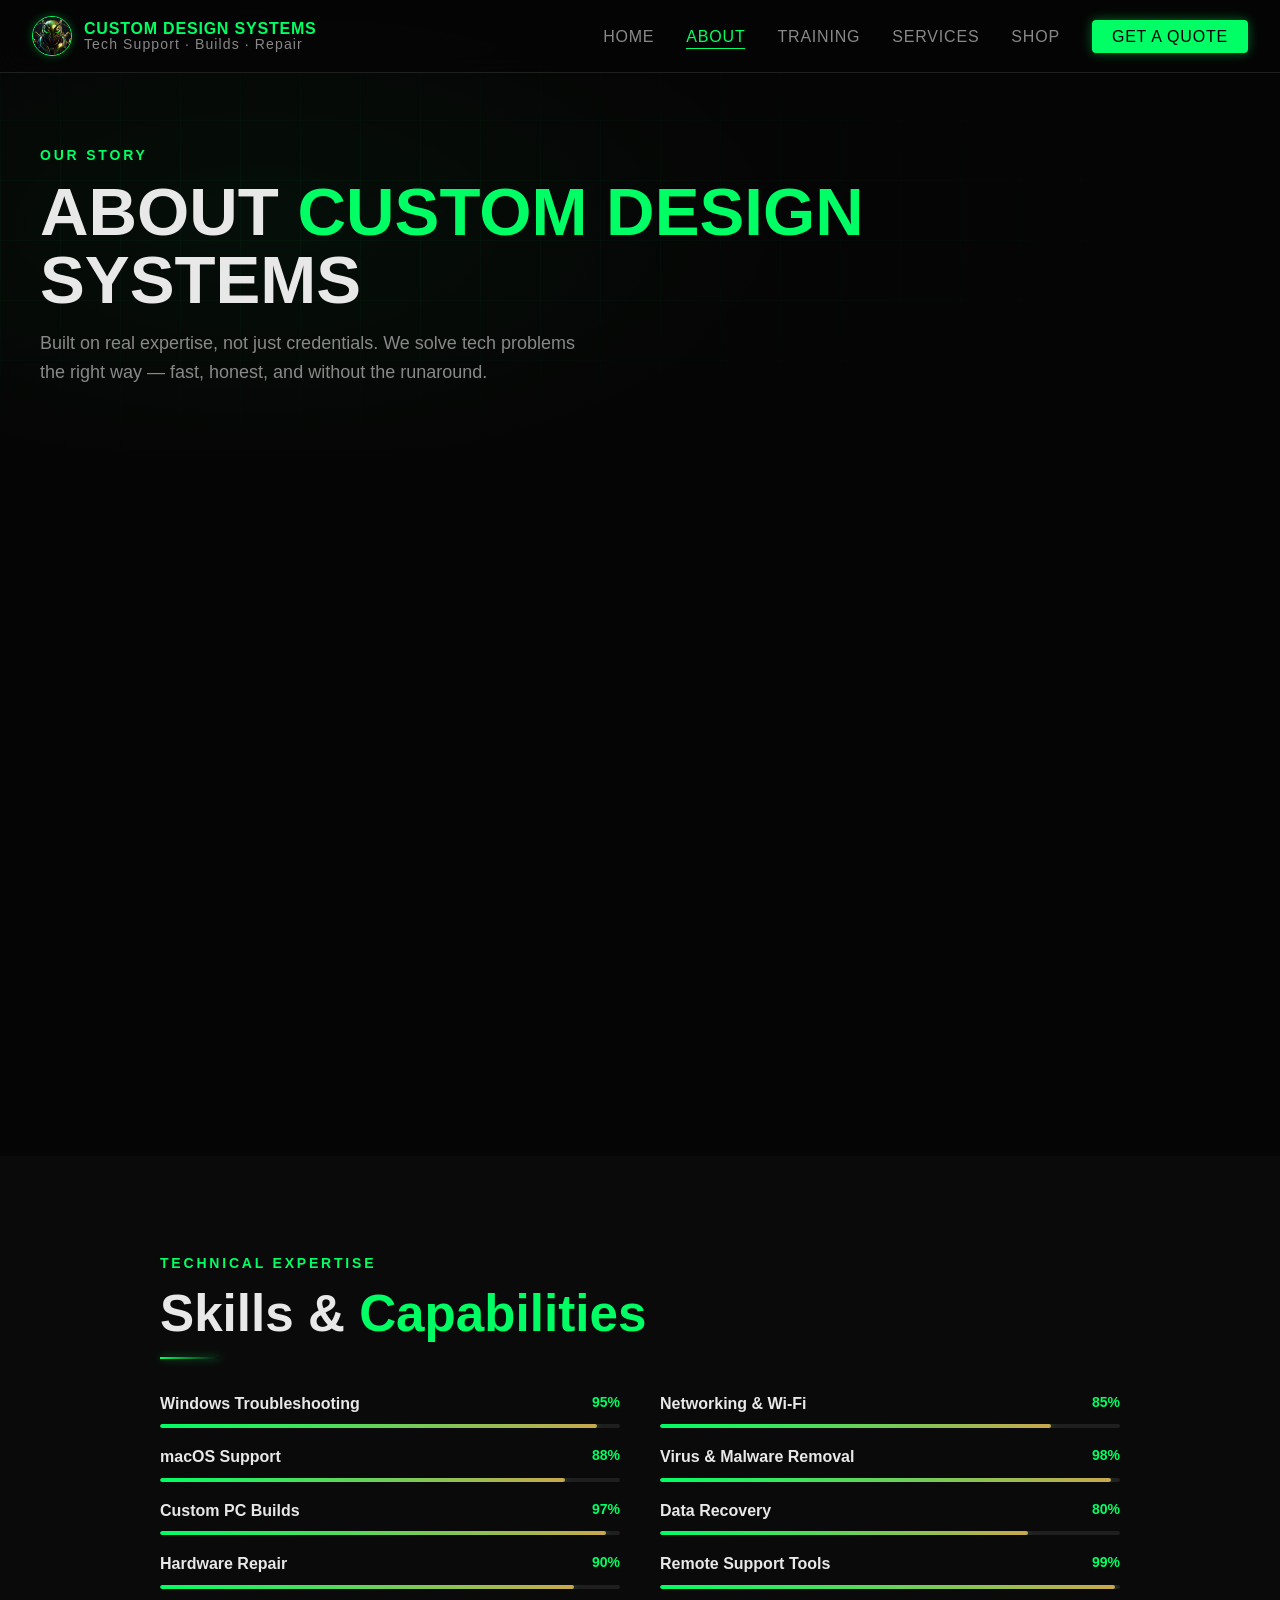
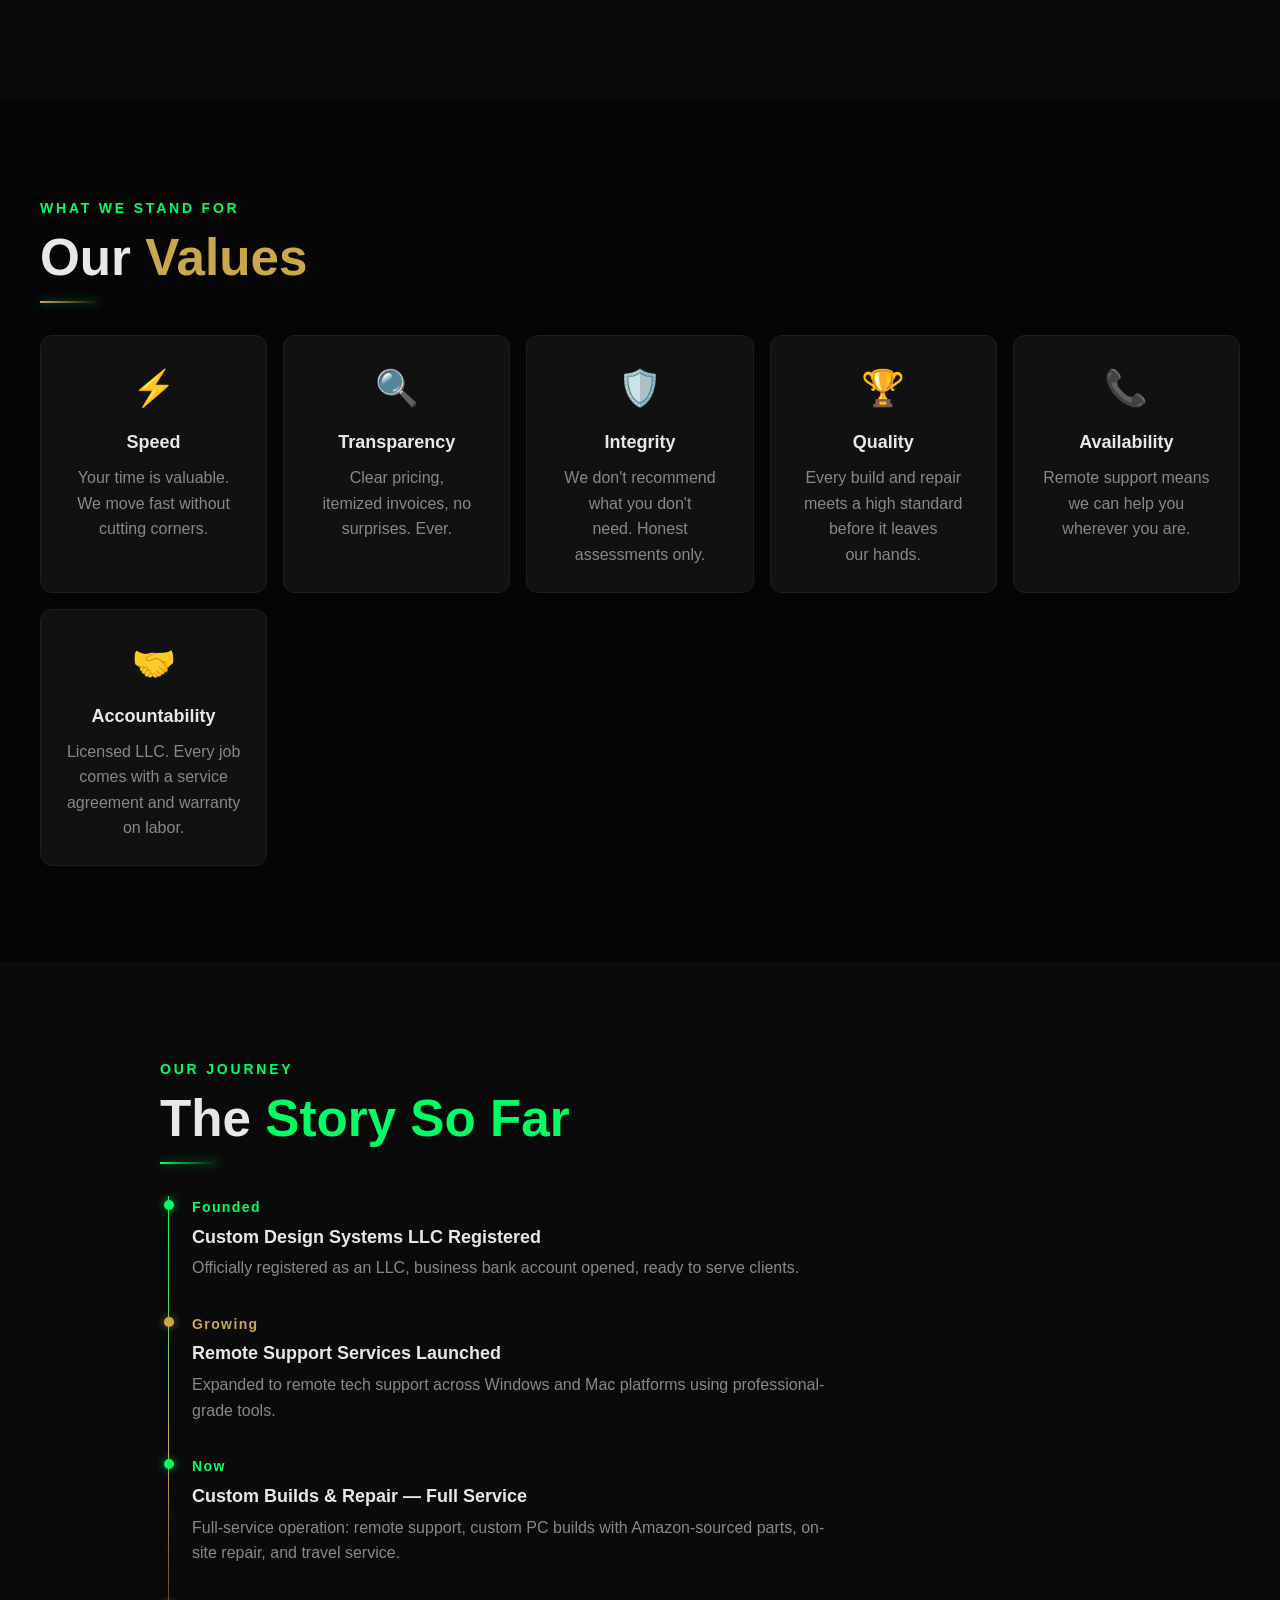
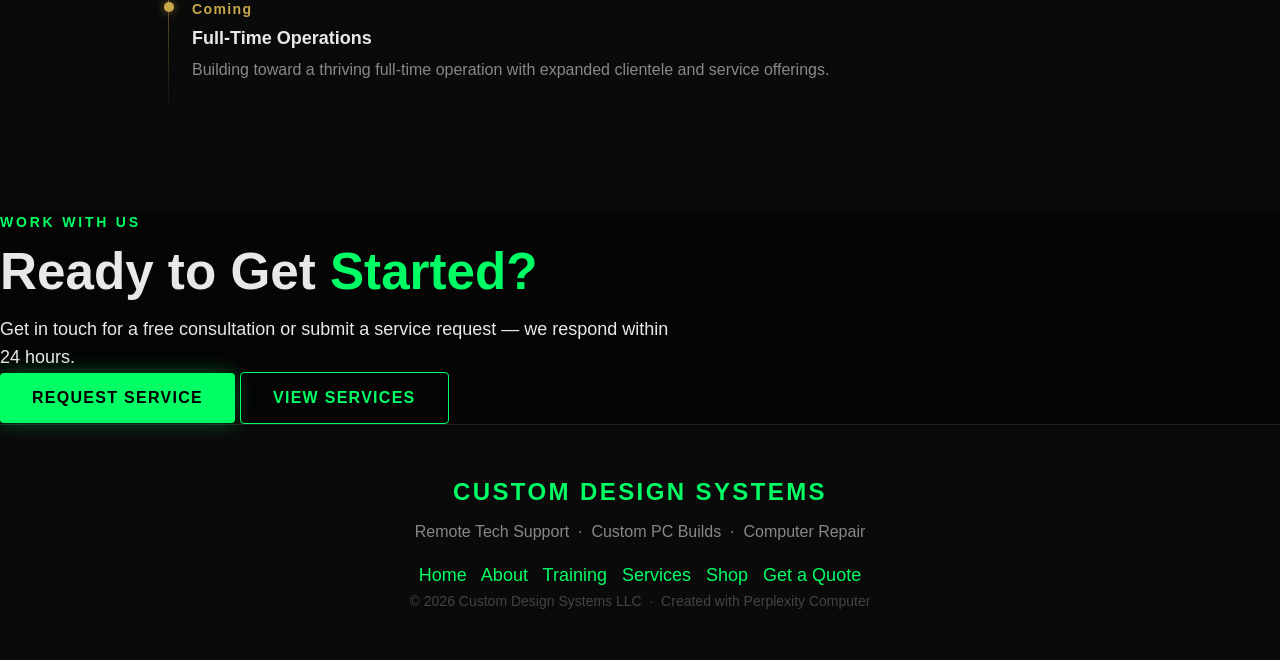
==== commit 8576a7a2: "Update footer links in about.html" ====
--- a/about.html
+++ b/about.html
@@ -360,11 +360,12 @@
 <footer>
   <div class="footer-logo-name">Custom Design Systems</div>
   <p style="margin-bottom: var(--space-4);">Remote Tech Support &nbsp;·&nbsp; Custom PC Builds &nbsp;·&nbsp; Computer Repair</p>
-  <p style="margin-bottom: var(--space-6);">
-    <a href="services.html">Services</a> &nbsp;·&nbsp;
-    <a href="about.html">About</a> &nbsp;·&nbsp;
-    <a href="shop.html">Shop</a> &nbsp;·&nbsp;
-    <a href="services.html#invoice">Get a Quote</a>
+        <a href="index.html">Home</a>&nbsp;&nbsp;
+      <a href="about.html">About</a>&nbsp;&nbsp;
+      <a href="training.html">Training</a>&nbsp;&nbsp;
+      <a href="services.html">Services</a>&nbsp;&nbsp;
+      <a href="shop.html">Shop</a>&nbsp;&nbsp;
+      <a href="services.html#invoice">Get a Quote</a>
   </p>
   <p style="font-size: var(--text-xs); color: var(--color-text-faint);">
     &copy; 2026 Custom Design Systems LLC &nbsp;·&nbsp;
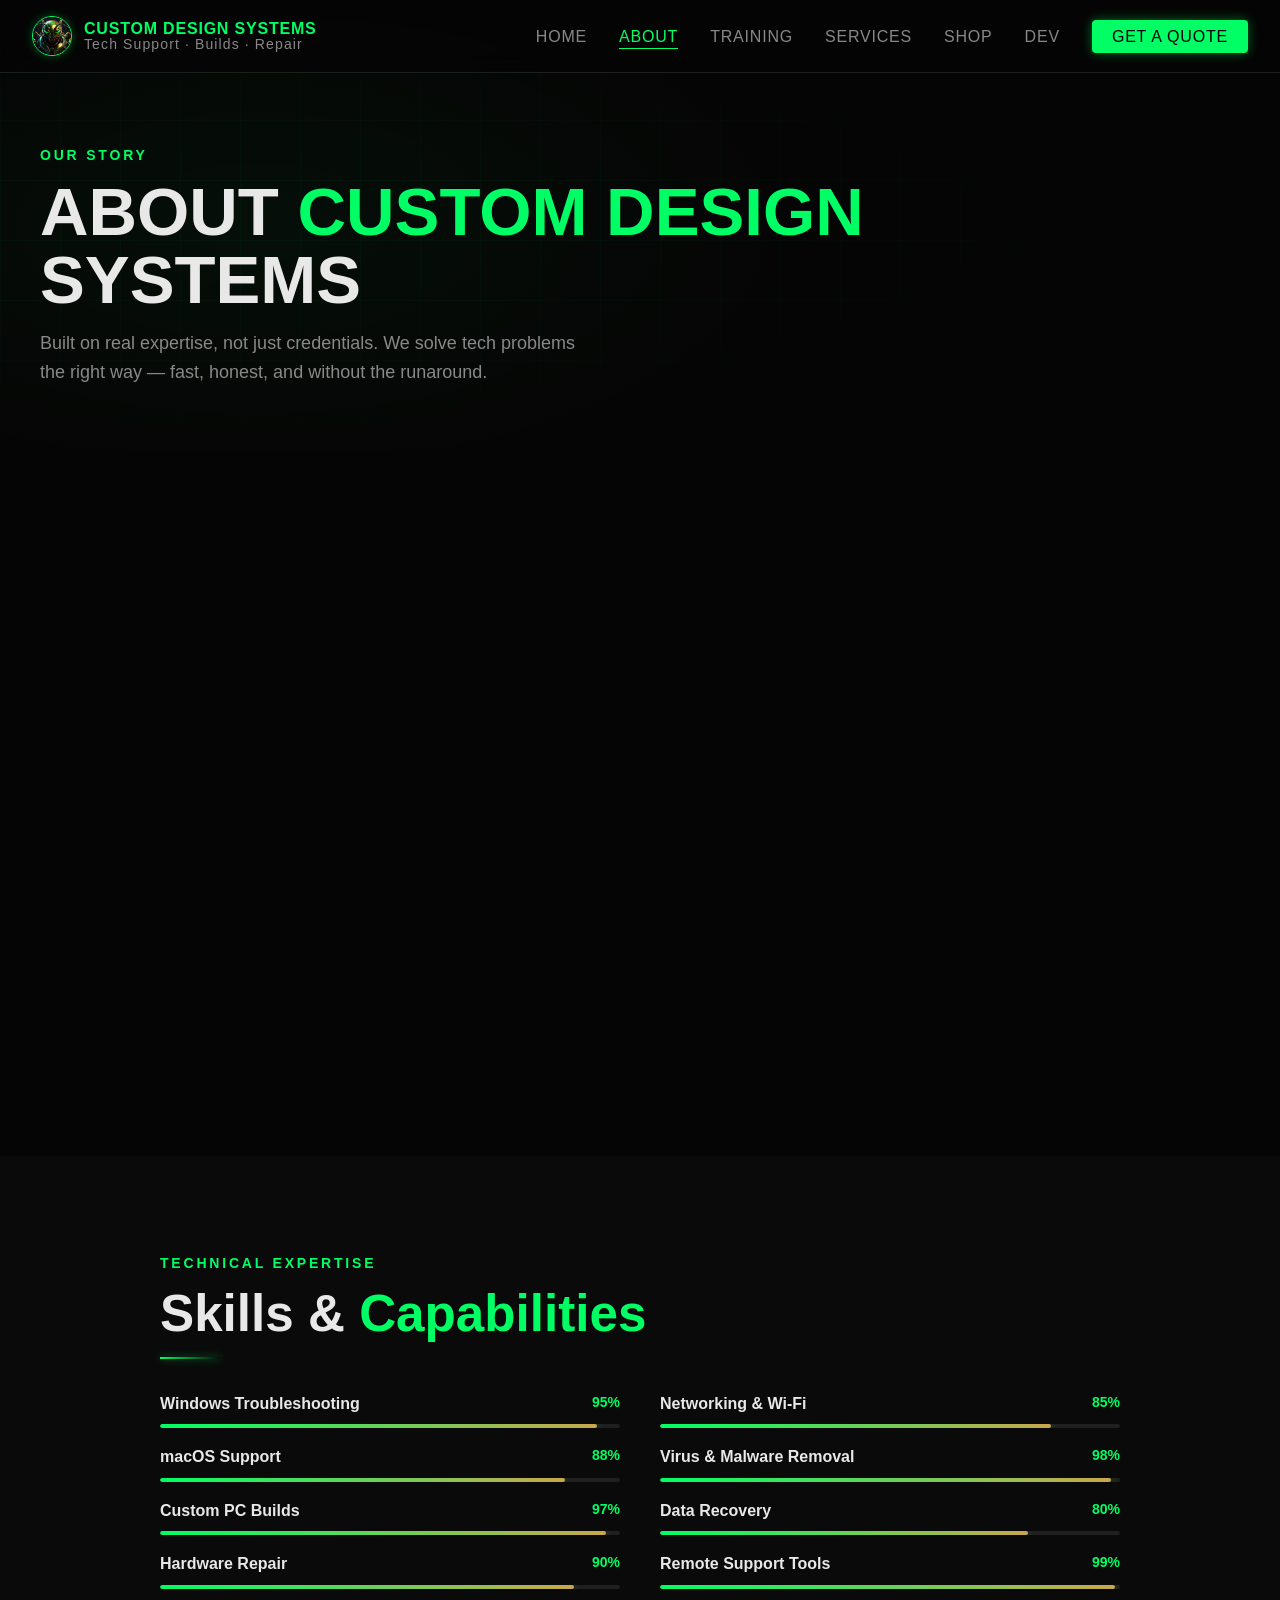
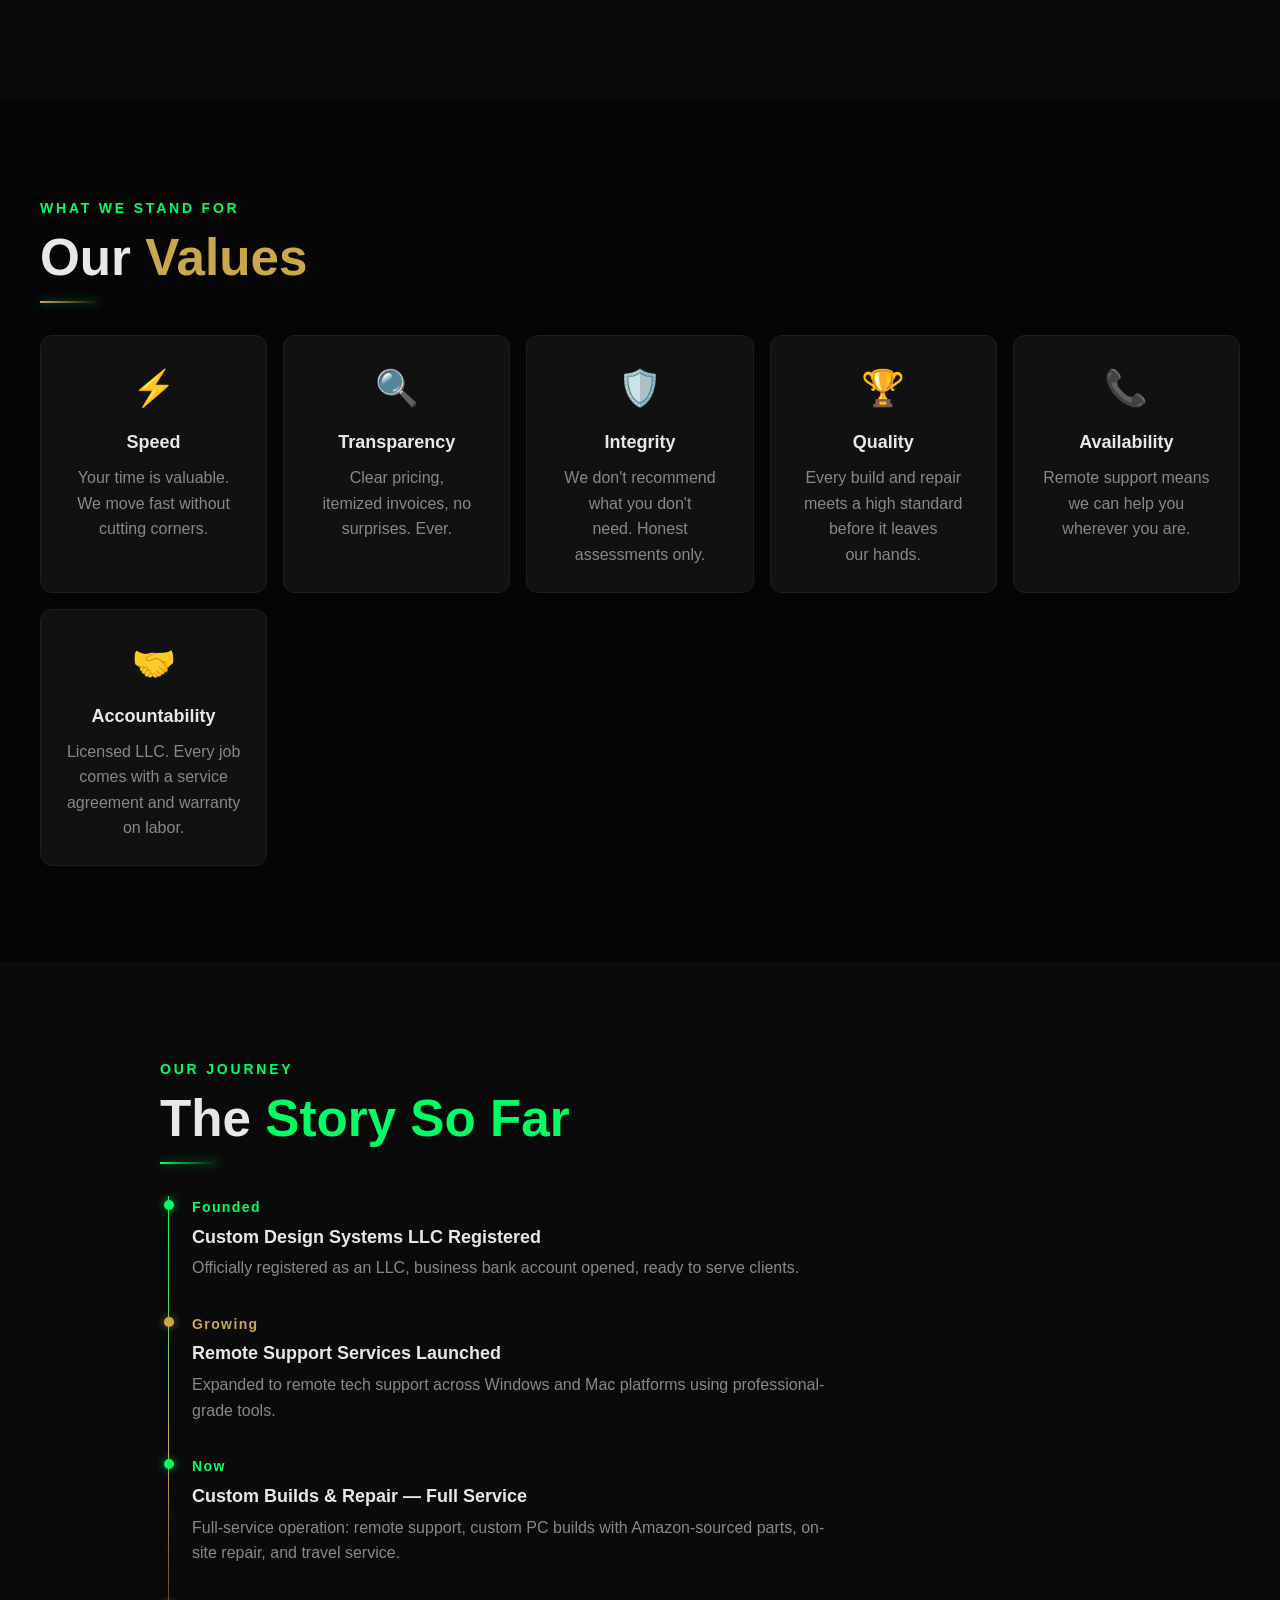
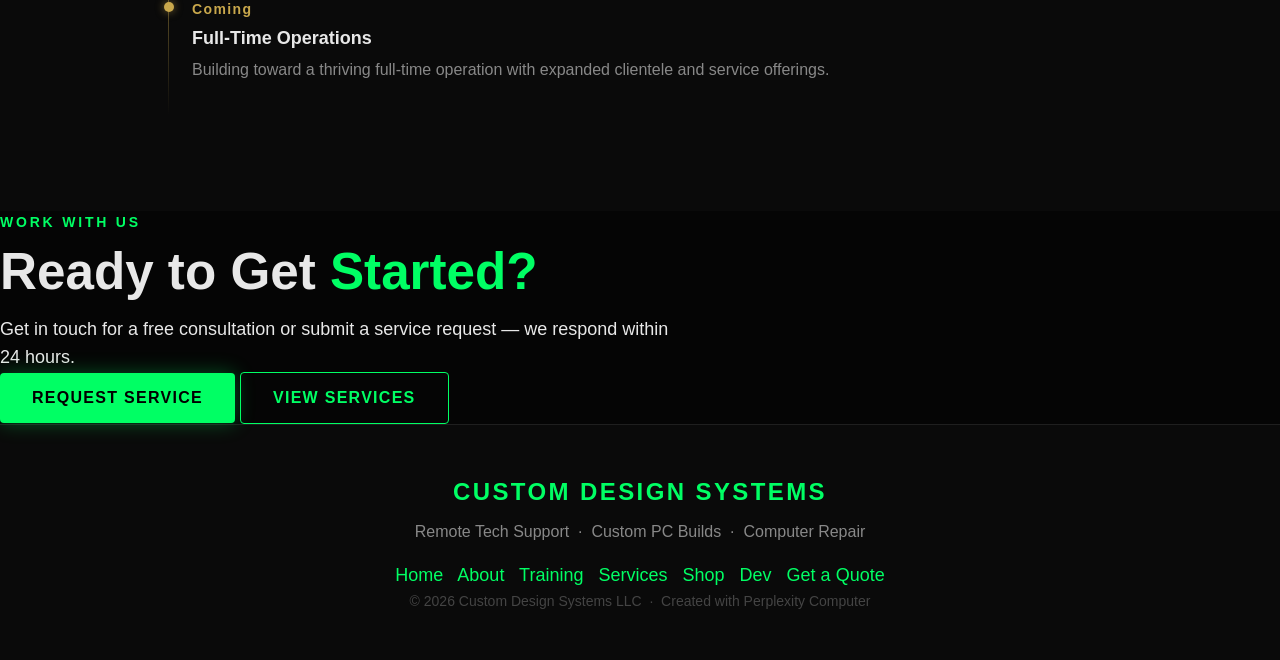
==== commit c5711ef7: "Add Dev Hub page — GitHub projects, quick commands, common installers for new device config. Add Dev" ====
--- a/about.html
+++ b/about.html
@@ -175,6 +175,7 @@
                  <li><a href="training.html">Training</a></li>
     <li><a href="services.html">Services</a></li>
     <li><a href="shop.html">Shop</a></li>
+    <li><a href="dev.html">Dev</a></li>
     <li><a href="services.html#invoice" class="nav-cta">Get a Quote</a></li>
   </ul>
   <button class="nav-hamburger" id="hamburger" aria-label="Toggle menu">
@@ -365,6 +366,7 @@
       <a href="training.html">Training</a>&nbsp;&nbsp;
       <a href="services.html">Services</a>&nbsp;&nbsp;
       <a href="shop.html">Shop</a>&nbsp;&nbsp;
+      <a href="dev.html">Dev</a>&nbsp;&nbsp;
       <a href="services.html#invoice">Get a Quote</a>
   </p>
   <p style="font-size: var(--text-xs); color: var(--color-text-faint);">
